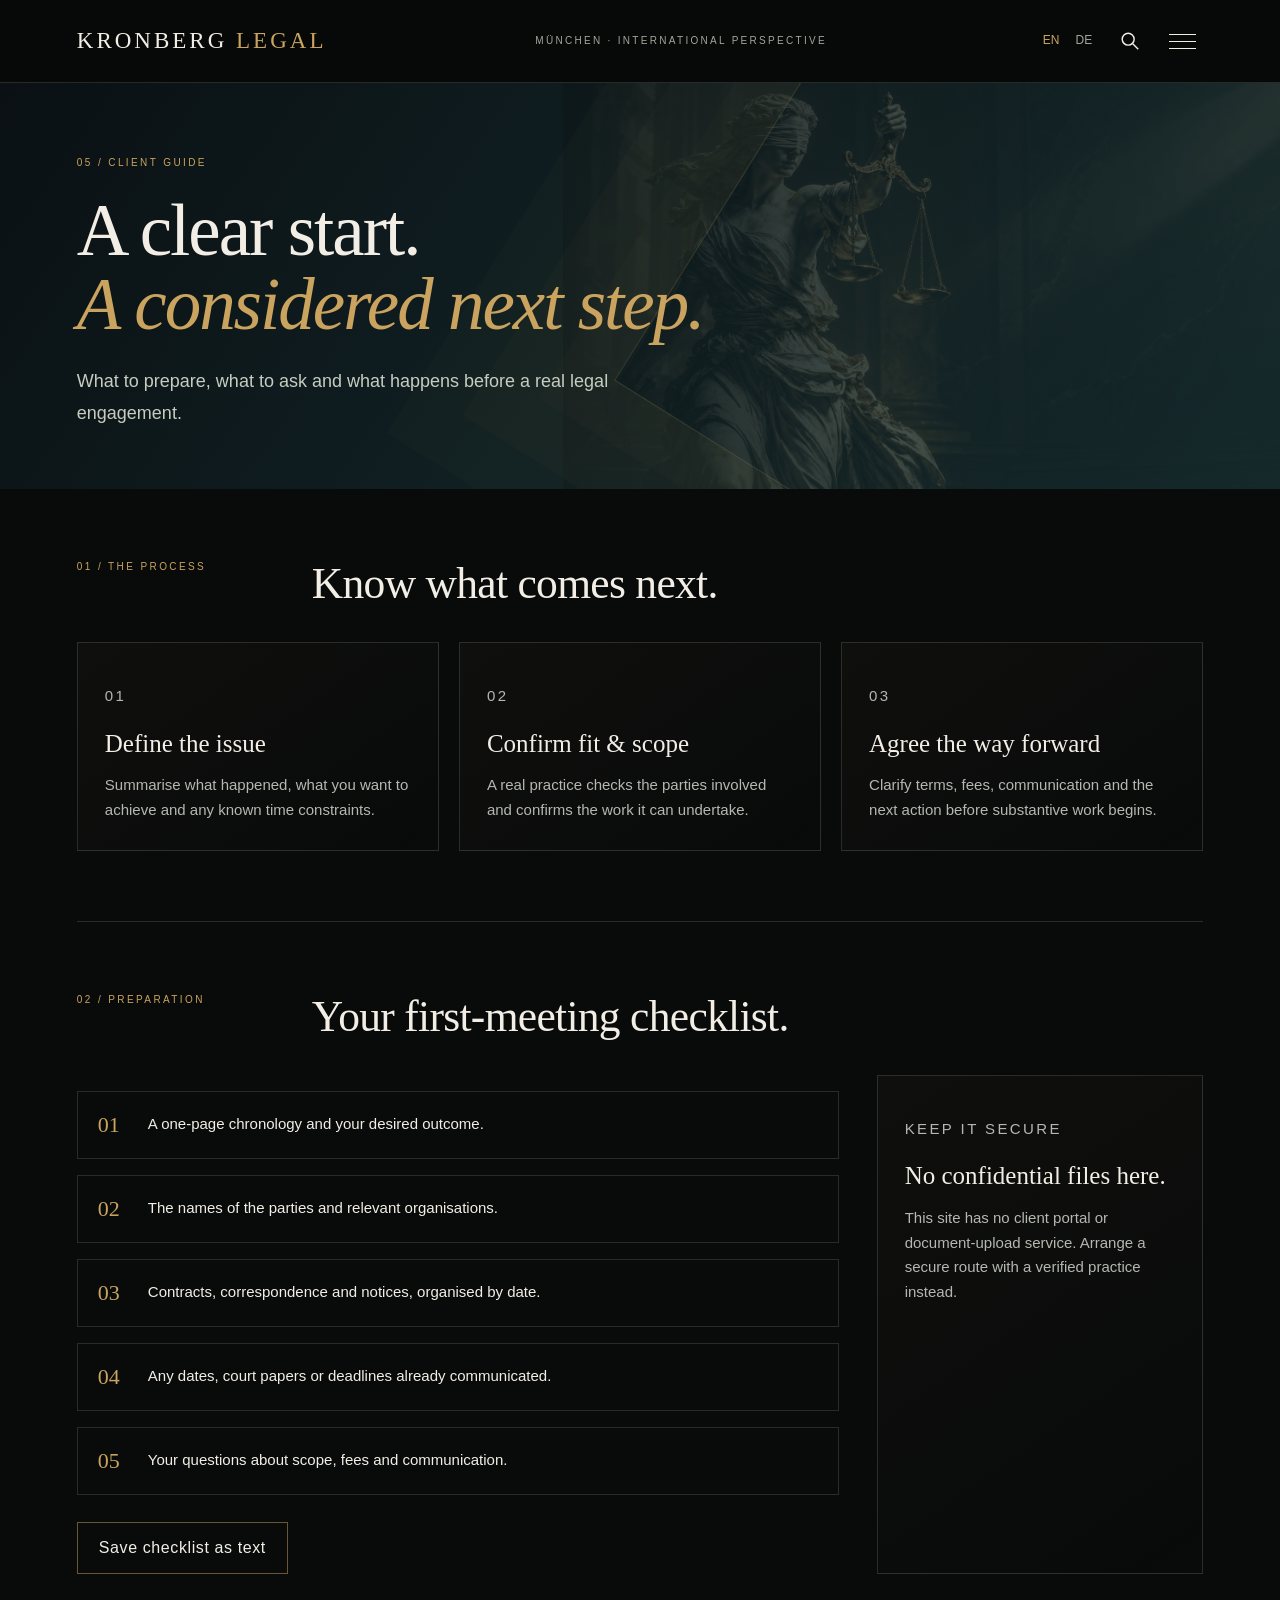
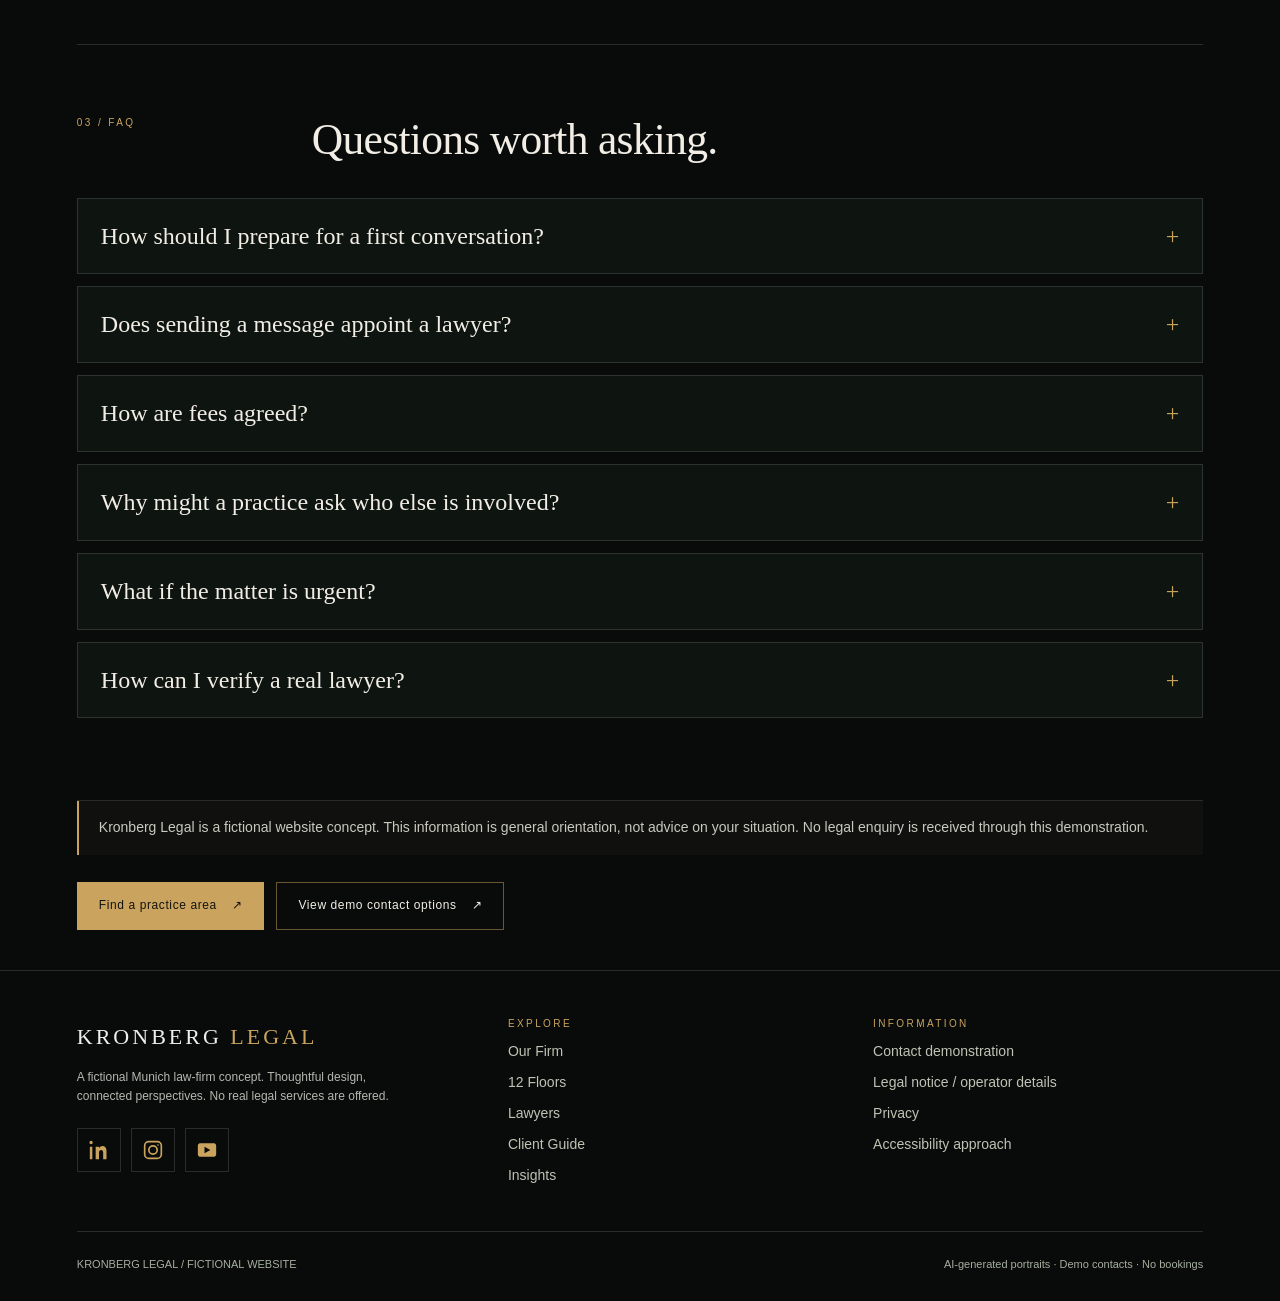
==== client-guide.html @ d5868f58 "Assemble eight-page site and self-hosted AI portraits; preserve approved homepage" ====
<!DOCTYPE html>
<html lang="en">
<head>
<meta charset="UTF-8">
<meta name="viewport" content="width=device-width, initial-scale=1">
<meta name="description" content="Preparation checklists and questions for a first legal conversation.">
<meta name="theme-color" content="#090b0b">
<title>Client Guide | Kronberg Legal</title>
<link rel="stylesheet" href="assets/site.css?v=20260923">
<script defer src="assets/site-data.js?v=20260923"></script>
<script defer src="assets/site-content.js?v=20260923"></script>
<script defer src="assets/site.js?v=20260923"></script>
</head>
<body class="kl-site" data-page="client-guide">
<div id="kl-header-host"></div>
<main id="kl-main" tabindex="-1">
  <noscript><section class="kl-shell kl-section"><h1>Client Guide</h1><p>Preparation checklists and questions for a first legal conversation.</p><p>This interactive demonstration requires JavaScript. All profiles are fictional and no legal services are offered.</p><p><a href="index.html">Home</a> · <a href="our-firm.html">Our Firm</a></p></section></noscript>
</main>
<div id="kl-footer-host"></div>
<div id="kl-dialog-host"></div>
</body>
</html>
---- assets/site.css ----
/* New pages are scoped to .kl-site; approved opening-page styles are not overridden. */
.kl-site{--gold:#caa45f;--ink:#090b0b;--paper:#f2eee6;--muted:#b5b8b1;--line:#ffffff22;--tone:var(--gold);margin:0;background:var(--ink);color:var(--paper);font:16px/1.65 Arial,Helvetica,sans-serif;overflow-x:clip;color-scheme:dark}
.kl-site *{box-sizing:border-box}.kl-site h1,.kl-site h2,.kl-site h3,.kl-site p,.kl-site figure{margin:0}.kl-site a{color:inherit;text-decoration:none}.kl-site button,.kl-site input,.kl-site select,.kl-site textarea{font:inherit}.kl-site button{cursor:pointer}.kl-site button:disabled{cursor:default}.kl-site button,.kl-site input,.kl-site select,.kl-site textarea{color:inherit}.kl-site [hidden]{display:none!important}.kl-site :focus-visible{outline:2px solid var(--tone);outline-offset:5px}.kl-site img{max-width:100%;display:block}.kl-site main{min-height:70vh}.kl-site h1{font:normal clamp(46px,5.7vw,86px)/1.02 Georgia,serif;letter-spacing:-2px}.kl-site h2{font:normal clamp(31px,3.4vw,48px)/1.12 Georgia,serif;letter-spacing:-.7px}.kl-site h3{font:normal 25px/1.22 Georgia,serif}.kl-site em{color:var(--tone);font-weight:normal}.kl-shell{width:min(1280px,88%);margin-inline:auto}.kl-kicker{font-size:10px;letter-spacing:2.4px;color:var(--tone);text-transform:uppercase;line-height:1.65}.kl-muted{color:var(--muted)}.kl-fine{font-size:12px;color:var(--muted);line-height:1.6}.kl-note{border-left:2px solid var(--tone);padding:15px 20px;background:#caa45f0a;color:#c9c9c0;font-size:14px;line-height:1.65}.kl-inline{color:var(--gold)!important;text-decoration:underline!important;text-underline-offset:5px}.kl-btn{display:inline-flex;justify-content:center;align-items:center;gap:15px;min-height:48px;padding:12px 21px;border:1px solid #caa45f80;background:none;color:var(--paper);font-size:12px;text-align:center;letter-spacing:.6px;transition:background .25s,transform .25s}.kl-btn:hover{background:#caa45f17;transform:translateY(-2px)}.kl-btn.kl-solid{background:var(--gold);color:#15130f;border-color:var(--gold)}.kl-actions{display:flex;flex-wrap:wrap;gap:12px;margin-top:27px}.kl-header{position:sticky;top:0;z-index:1000;min-height:82px;background:#080a09f5;border-bottom:1px solid var(--line);backdrop-filter:blur(16px)}.kl-header-inner{min-height:82px;display:flex;justify-content:space-between;align-items:center;gap:25px}.kl-brand{font:23px Georgia,serif;letter-spacing:3px;white-space:nowrap}.kl-brand span{color:var(--gold)}.kl-header-note{font-size:10px;letter-spacing:2.3px;color:#a3a69d}.kl-tools{display:flex;align-items:center;gap:10px}.kl-lang{display:flex;gap:2px}.kl-lang button{border:0;background:transparent;padding:12px 7px;font-size:12px;color:#a1a69b}.kl-lang button[aria-pressed=true]{color:var(--gold)}.kl-icon{border:0;background:none;display:grid;place-items:center;width:42px;height:44px}.kl-icon svg{width:22px;height:22px;fill:none;stroke:currentColor;stroke-width:1.6}.kl-burger{width:27px;display:grid;gap:6px}.kl-burger i{display:block;height:1px;background:currentColor}.kl-drawer{position:fixed;top:82px;right:4%;width:340px;max-width:92%;max-height:calc(100dvh - 100px);overflow:auto;padding:26px;background:#111510;border:1px solid #caa45f65;z-index:1001;box-shadow:0 25px 70px #0009}.kl-drawer a{display:flex;justify-content:space-between;padding:14px 2px;border-bottom:1px solid var(--line);font:22px Georgia,serif}.kl-drawer a:hover,.kl-drawer a[aria-current=page]{color:var(--gold)}.kl-skip{position:fixed;left:16px;top:-90px;padding:12px;background:var(--gold);color:#111!important;z-index:2000}.kl-skip:focus{top:12px}
/* Distinct architectural backgrounds: no externally hosted images or fonts. */
.kl-page-hero{position:relative;isolation:isolate;overflow:hidden;min-height:390px;padding:72px 0 60px;background:radial-gradient(ellipse at 85% 90%,#51402a50,transparent 55%),linear-gradient(125deg,#0a0c0d,#111912)}
.kl-page-hero::before{content:'';position:absolute;z-index:-2;inset:0 0 0 44%;background:linear-gradient(90deg,#0a0c0d,transparent 45%),url('../blindfolded_justice_in_golden_shadows.png') center 20%/cover;opacity:.2}
.kl-page-hero::after{content:'';position:absolute;z-index:-1;width:70%;height:180%;top:-35%;right:-28%;border:1px solid #caa45f35;transform:rotate(32deg);box-shadow:0 0 0 55px #caa45f05,0 0 0 110px #caa45f06,0 0 0 165px #caa45f04;pointer-events:none}
.kl-page-hero h1{max-width:830px;margin-top:22px}.kl-page-hero .kl-lead{max-width:640px;margin-top:24px;color:#c7ccc0;font-size:18px;line-height:1.75}.kl-site[data-page=lawyers] .kl-page-hero{background:radial-gradient(ellipse at right,#35291e,#0c0e0d 70%)}.kl-site[data-page=client-guide] .kl-page-hero{background:linear-gradient(125deg,#0a1013,#173033)}.kl-site[data-page=insights] .kl-page-hero{background:linear-gradient(125deg,#101014,#2c2037)}.kl-site[data-page=legal] .kl-page-hero{background:linear-gradient(125deg,#101412,#233324)}.kl-site[data-page=contact] .kl-page-hero{background:linear-gradient(125deg,#130f0b,#402921)}.kl-breadcrumb{font-size:12px;color:#b0b6a9;display:flex;flex-wrap:wrap;gap:12px;margin-bottom:32px}.kl-breadcrumb a{color:var(--gold)}.kl-section{padding-block:70px;border-bottom:1px solid var(--line);scroll-margin-top:100px}.kl-section-head{display:grid;grid-template-columns:200px 1fr;gap:35px;margin-bottom:34px}.kl-section-head p{max-width:720px;color:var(--muted);margin-top:20px}.kl-grid{display:grid;grid-template-columns:repeat(3,minmax(0,1fr));gap:20px}.kl-grid.two{grid-template-columns:repeat(2,minmax(0,1fr))}.kl-grid>*{min-width:0}.kl-card{border:1px solid var(--line);padding:27px;background:linear-gradient(145deg,#caa45f09,transparent);min-width:0}.kl-card .kl-kicker{margin-bottom:20px}.kl-card p{margin-top:14px;color:var(--muted);font-size:15px}.kl-card .kl-actions{margin-top:21px}.kl-card-link{display:flex;flex-direction:column;transition:transform .3s,border-color .3s}.kl-card-link:hover{border-color:var(--gold);transform:translateY(-5px)}.kl-card-link .kl-inline{margin-top:26px;font-size:13px}.kl-rule-list{padding:0;margin:20px 0 0;list-style:none}.kl-rule-list li{padding:13px 0;border-top:1px solid var(--line);display:flex;gap:14px}.kl-rule-list li::before{content:'\2197';color:var(--tone)}.kl-stack{display:grid;gap:22px}.kl-stack>p{color:var(--muted)}.kl-wide-note{margin:28px 0 0}.kl-split{display:grid;grid-template-columns:minmax(0,1.4fr) minmax(260px,.6fr);gap:38px}.kl-split>*{min-width:0}.kl-detail-nav{display:flex;gap:10px;flex-wrap:wrap;margin-top:25px}.kl-chip{padding:8px 13px;border:1px solid var(--line);font-size:12px;background:#ffffff04}.kl-chip:hover{border-color:var(--tone)}
/* The twelve-floor interaction. */
.kl-tower-intro{display:grid;grid-template-columns:minmax(0,1.35fr) minmax(260px,.65fr);gap:65px;align-items:center}.kl-tower{perspective:1000px;position:relative;padding:20px 25px;border-bottom:1px solid #caa45f66;background:linear-gradient(180deg,transparent,#caa45f0a)}.kl-tower::before{content:'KRONBERG / 12';position:absolute;right:25px;top:-10px;font-size:9px;letter-spacing:3px;color:var(--gold)}.kl-tower-bar{width:100%;height:22px;border:1px solid #d6c6a02b;display:flex;justify-content:space-between;align-items:center;padding:0 16px;margin:4px 0;background:#0e130f;transform:rotateY(-16deg);color:#afbaa8;font-size:9px;transition:transform .35s,border-color .35s,background .35s}.kl-tower-bar:hover,.kl-tower-bar:focus-visible,.kl-tower-bar.active{border-color:var(--tone);color:var(--tone);background:color-mix(in srgb,var(--tone) 12%,#09100e);transform:rotateY(0deg) translateX(-9px)}.kl-filter-row{display:flex;gap:20px;align-items:center;justify-content:space-between;margin-bottom:26px}.kl-field{display:grid;gap:8px;font-size:13px}.kl-field input,.kl-field select,.kl-field textarea,.kl-search-box{width:100%;min-height:48px;border:1px solid #ffffff38;background:#10140f;border-radius:0;padding:12px;color:var(--paper);font-size:16px}.kl-field textarea{min-height:135px;resize:vertical}.kl-filter-row .kl-field{width:min(380px,100%)}.kl-floor-grid{display:grid;grid-template-columns:repeat(3,minmax(0,1fr));gap:18px;align-items:start}.kl-floor-card{background:#0f1411;border:1px solid var(--line);transition:border-color .35s,background .35s,box-shadow .35s;overflow:visible}.kl-floor-select{background:none;border:0;text-align:left;width:100%;min-height:168px;padding:24px;position:relative;display:grid;align-content:space-between;gap:22px}.kl-floor-select::after{content:'+';position:absolute;right:22px;top:26px;font-size:22px;color:#82917f}.kl-floor-num{font:normal 40px/1 Georgia,serif;color:#b0ab99;transition:color .35s}.kl-floor-name{font:normal 24px/1.18 Georgia,serif;max-width:92%}.kl-floor-card:hover,.kl-floor-card:focus-within,.kl-floor-card.active{border-color:var(--tone);box-shadow:0 12px 40px #0005;background:color-mix(in srgb,var(--tone) 8%,#0c100d)}.kl-floor-card:hover .kl-floor-num,.kl-floor-card:focus-within .kl-floor-num,.kl-floor-card.active .kl-floor-num{color:var(--tone)}.kl-floor-card.active .kl-floor-select::after{content:'\2212';color:var(--tone)}.kl-floor-preview{display:grid;grid-template-rows:0fr;opacity:0;transition:grid-template-rows .45s,opacity .45s}.kl-floor-card.active .kl-floor-preview{grid-template-rows:1fr;opacity:1}.kl-floor-preview>div{overflow:hidden}.kl-preview-inside{padding:0 24px 24px}.kl-preview-inside p{font-size:14px;color:var(--muted);margin-bottom:16px}.kl-preview-inside .kl-btn{width:100%;border-color:var(--tone)}.kl-floor-detail .kl-page-hero{background:radial-gradient(ellipse at right,color-mix(in srgb,var(--tone) 25%,#090b0b),#0a0d0c 75%)}.kl-detail-hero-grid{display:grid;grid-template-columns:minmax(0,1.5fr) minmax(220px,.5fr);gap:35px;align-items:center}.kl-floor-emblem{aspect-ratio:1;max-width:280px;border:1px solid color-mix(in srgb,var(--tone) 65%,transparent);display:grid;place-content:center;text-align:center;transform:rotate(7deg);background:linear-gradient(135deg,#ffffff08,#ffffff01);box-shadow:18px 18px 0 #ffffff04}.kl-floor-emblem strong{font:normal clamp(85px,12vw,155px)/1 Georgia,serif;color:var(--tone);transform:rotate(-7deg)}.kl-floor-emblem span{font-size:10px;letter-spacing:3px;color:var(--tone);transform:rotate(-7deg)}.kl-contact-card{align-self:start;border:1px solid var(--line);background:#10150f}.kl-contact-card .kl-card{border:0}.kl-contact-card p{word-break:break-word}.kl-numbered{counter-reset:steps;padding:0;list-style:none;display:grid;gap:16px}.kl-numbered li{counter-increment:steps;display:grid;grid-template-columns:35px 1fr;gap:15px;padding:20px;border:1px solid var(--line);font-size:15px}.kl-numbered li::before{content:counter(steps,decimal-leading-zero);color:var(--tone);font:22px Georgia,serif}
/* Fictional AI portrait system: one locally hosted collage, six consistent crops. */
.kl-portrait{aspect-ratio:1;background-image:url('portraits.webp');background-size:300% 200%;background-repeat:no-repeat;background-position:var(--portrait-x,0%) var(--portrait-y,0%);background-color:#28271e;position:relative}.kl-portrait::after{content:'';position:absolute;inset:65% 0 0;background:linear-gradient(transparent,#080c0b66)}.kl-portrait-label{position:absolute;bottom:12px;left:14px;z-index:1;font-size:9px;letter-spacing:1px;background:#090d0bcf;padding:5px 8px;color:#dfd3b8}.kl-person{background:#10150f;border:1px solid var(--line);transition:transform .3s,border-color .3s}.kl-person:hover{transform:translateY(-5px);border-color:#caa45f70}.kl-person-body{padding:25px}.kl-person-body h3{margin:9px 0}.kl-person-body p{color:var(--muted);font-size:14px}.kl-person .kl-actions{margin-top:18px}.kl-person .kl-btn{min-height:42px;padding:10px 14px}.kl-person-detail{display:grid;grid-template-columns:290px minmax(0,1fr);gap:35px}.kl-person-detail .kl-portrait{align-self:start}.kl-person-detail p{margin:18px 0;color:var(--muted)}
.kl-faq{border:1px solid var(--line);background:#0e1410;margin-bottom:12px}.kl-faq summary{padding:23px;cursor:pointer;font:24px/1.2 Georgia,serif;list-style:none;display:flex;justify-content:space-between;gap:20px}.kl-faq summary::-webkit-details-marker{display:none}.kl-faq summary::after{content:'+';color:var(--tone)}.kl-faq[open] summary::after{content:'\2212'}.kl-faq .kl-answer{padding:0 23px 25px;color:var(--muted)}.kl-answer p+p{margin-top:14px}.kl-source{font-size:12px;display:inline-block;margin-top:16px;color:var(--gold)!important;text-decoration:underline!important;text-underline-offset:4px}.kl-article{max-width:820px}.kl-article>p{color:var(--muted);margin:22px 0}.kl-article h2{margin-top:34px}.kl-legal-grid{display:grid;grid-template-columns:230px minmax(0,1fr);gap:50px}.kl-legal-nav{align-self:start;position:sticky;top:110px;display:grid;gap:8px}.kl-legal-nav a{font-size:14px;border-bottom:1px solid var(--line);padding:12px 0}.kl-legal-block{scroll-margin-top:105px;padding:0 0 46px;margin-bottom:35px;border-bottom:1px solid var(--line)}.kl-legal-block p{color:var(--muted);margin:19px 0}.kl-definition{display:grid;grid-template-columns:1fr 1.4fr;gap:15px;border-top:1px solid var(--line);padding:15px 0;font-size:14px}.kl-definition span{color:var(--muted)}.kl-form{padding:30px;border:1px solid var(--line);background:#11160f}.kl-form .kl-field{margin:18px 0}.kl-form .kl-note{font-size:13px}.kl-form-result{padding:25px;border:1px solid var(--gold);margin-top:25px;background:#1b2116}.kl-form-result:empty{display:none}.kl-form-result p{margin-top:10px}.kl-contact-list{margin:25px 0;display:grid;gap:20px}.kl-contact-list dt{font-size:10px;color:var(--gold);letter-spacing:2px;margin-bottom:6px;text-transform:uppercase}.kl-contact-list dd{margin:0;font-size:16px;color:#c7cabf}.kl-location-art{padding:30px;border:1px solid var(--line);min-height:170px;display:flex;flex-direction:column;justify-content:end;background:linear-gradient(25deg,#09100ee8,#1f312399),url('../blindfolded_justice_in_golden_shadows.png') center/cover}.kl-location-art strong{font:36px Georgia,serif}.kl-socials{display:flex;flex-wrap:wrap;gap:10px;margin-top:22px}.kl-socials button{background:none;border:1px solid var(--line);width:44px;height:44px;display:grid;place-items:center;color:var(--gold)}.kl-socials svg{width:20px;height:20px;fill:currentColor}.kl-socials button:hover{border-color:var(--gold)}.kl-footer{background:#080b09;border-top:1px solid var(--line);padding:45px 0 28px}.kl-footer-top{display:grid;grid-template-columns:1.2fr 1fr 1fr;gap:35px}.kl-footer a{display:block;color:#bdc4b5;font-size:14px;margin:8px 0}.kl-footer .kl-brand{font-size:22px;color:#eee}.kl-footer .kl-fine{max-width:340px;margin-top:18px}.kl-footer-bottom{display:flex;justify-content:space-between;gap:20px;flex-wrap:wrap;border-top:1px solid var(--line);padding-top:23px;margin-top:35px;font-size:11px;color:#a6afa1}.kl-dialog{background:#111710;color:var(--paper);border:1px solid #caa45f88;padding:30px;width:min(760px,calc(100% - 28px));max-height:calc(100dvh - 40px);margin:auto;overflow:auto;box-shadow:0 30px 90px #000b}.kl-dialog::backdrop{background:#000b;backdrop-filter:blur(4px)}.kl-dialog h2{font:36px Georgia,serif;margin:0 0 20px}.kl-dialog form[method=dialog]{margin-top:25px}.kl-dialog p{line-height:1.7}.kl-search-results{display:grid;gap:8px;margin-top:18px;max-height:50vh;overflow:auto}.kl-search-results a{padding:13px;border:1px solid var(--line);font-size:15px}.kl-search-results a:hover{border-color:var(--gold)}.kl-enter{animation:kl-enter .5s cubic-bezier(.2,.7,.2,1) both}@keyframes kl-enter{from{opacity:0;transform:translateY(15px)}to{opacity:1;transform:translateY(0)}}::view-transition-old(root){animation-duration:.2s}::view-transition-new(root){animation-duration:.4s}
/* Scoped links appended to the existing approved pages. */
.kl-global-links{font:14px/1.6 Arial,sans-serif;color:#e9e6df;border-top:1px solid #caa45f40;padding:34px 7%;background:#0b100d;display:flex;gap:20px;flex-wrap:wrap;align-items:center}.kl-global-links a{color:#d0b87d;text-decoration:none;padding:8px 0}.kl-global-links strong{font:24px Georgia,serif;margin-right:auto}.kl-global-links small{width:100%;color:#a6a99d;font-size:11px}
@media(min-width:1100px){.kl-floor-card.active{grid-column:span 2}.kl-floor-card.active .kl-preview-inside{display:grid;grid-template-columns:1fr auto;gap:25px;align-items:center}.kl-floor-card.active .kl-preview-inside .kl-btn{width:auto}.kl-floor-card.active .kl-floor-select{min-height:180px}}
@media(max-width:1050px){.kl-header-note{display:none}.kl-tower-intro{gap:30px;grid-template-columns:1.4fr .6fr}.kl-tower{padding-inline:10px}.kl-floor-grid{grid-template-columns:repeat(2,minmax(0,1fr))}.kl-section-head{grid-template-columns:160px 1fr;gap:22px}.kl-grid{grid-template-columns:repeat(2,minmax(0,1fr))}.kl-legal-grid{grid-template-columns:180px 1fr;gap:28px}}
@media(max-width:700px){.kl-shell{width:calc(100% - 36px)}.kl-header,.kl-header-inner{min-height:70px}.kl-header-inner{gap:8px}.kl-brand{font-size:16px;letter-spacing:1.2px}.kl-tools{gap:1px}.kl-icon{width:35px}.kl-lang button{padding:12px 5px;font-size:11px}.kl-drawer{top:70px;right:10px}.kl-site h1{font-size:clamp(39px,11vw,55px);letter-spacing:-1px}.kl-page-hero{padding:38px 0 35px;min-height:0}.kl-page-hero::before{inset:0 0 0 20%;opacity:.13}.kl-page-hero .kl-lead{font-size:17px;line-height:1.7}.kl-section{padding-block:40px;scroll-margin-top:85px}.kl-section-head{grid-template-columns:1fr;gap:12px;margin-bottom:25px}.kl-tower-intro{grid-template-columns:1fr;gap:35px}.kl-tower{width:min(330px,100%);margin-inline:auto;padding:10px 20px}.kl-tower-bar{height:19px;margin-block:3px}.kl-tower::before{top:-13px}.kl-filter-row{display:block}.kl-filter-row .kl-field{width:100%;margin-bottom:15px}.kl-grid,.kl-grid.two,.kl-split,.kl-legal-grid{grid-template-columns:1fr}.kl-floor-grid{gap:12px}.kl-floor-select{min-height:152px;padding:17px;gap:22px}.kl-floor-num{font-size:32px}.kl-floor-name{font-size:19px}.kl-floor-select::after{right:15px;top:15px}.kl-preview-inside{padding:0 16px 19px}.kl-preview-inside p{font-size:13px}.kl-preview-inside .kl-btn{font-size:11px;padding:10px;letter-spacing:0}.kl-floor-card.active{grid-column:1/-1}.kl-floor-card.active .kl-floor-select{min-height:130px}.kl-detail-hero-grid{grid-template-columns:1fr}.kl-floor-emblem{position:absolute;right:20px;top:30px;width:115px;opacity:.15;z-index:-1}.kl-floor-emblem strong{font-size:60px}.kl-person-detail{grid-template-columns:1fr}.kl-person-detail .kl-portrait{width:min(290px,100%)}.kl-contact-card{max-width:440px}.kl-person-body{padding:22px}.kl-portrait{aspect-ratio:1}.kl-footer-top{grid-template-columns:1fr 1fr}.kl-footer-top>div:first-child{grid-column:1/-1}.kl-legal-nav{position:static;display:flex;flex-wrap:wrap;gap:12px}.kl-legal-nav a{font-size:12px;padding:6px 0}.kl-definition{grid-template-columns:1fr;gap:4px}.kl-dialog{padding:24px}.kl-dialog h2{font-size:30px}.kl-form{padding:22px}.kl-faq summary{font-size:23px}.kl-breadcrumb{margin-bottom:23px}.kl-card{padding:23px}.kl-btn{min-height:48px}.kl-global-links{padding:26px 18px;gap:15px}.kl-global-links strong{width:100%}}
@media(max-width:350px){.kl-brand{font-size:13px}.kl-icon{width:30px}.kl-header-inner{gap:2px}.kl-floor-grid{grid-template-columns:1fr}.kl-floor-card.active{grid-column:auto}.kl-footer-top{grid-template-columns:1fr}.kl-footer-top>div:first-child{grid-column:auto}}
@media(prefers-reduced-motion:reduce){.kl-site *, .kl-site *::before,.kl-site *::after{animation:none!important;transition:none!important;scroll-behavior:auto!important}::view-transition-old(root),::view-transition-new(root){animation:none!important}}
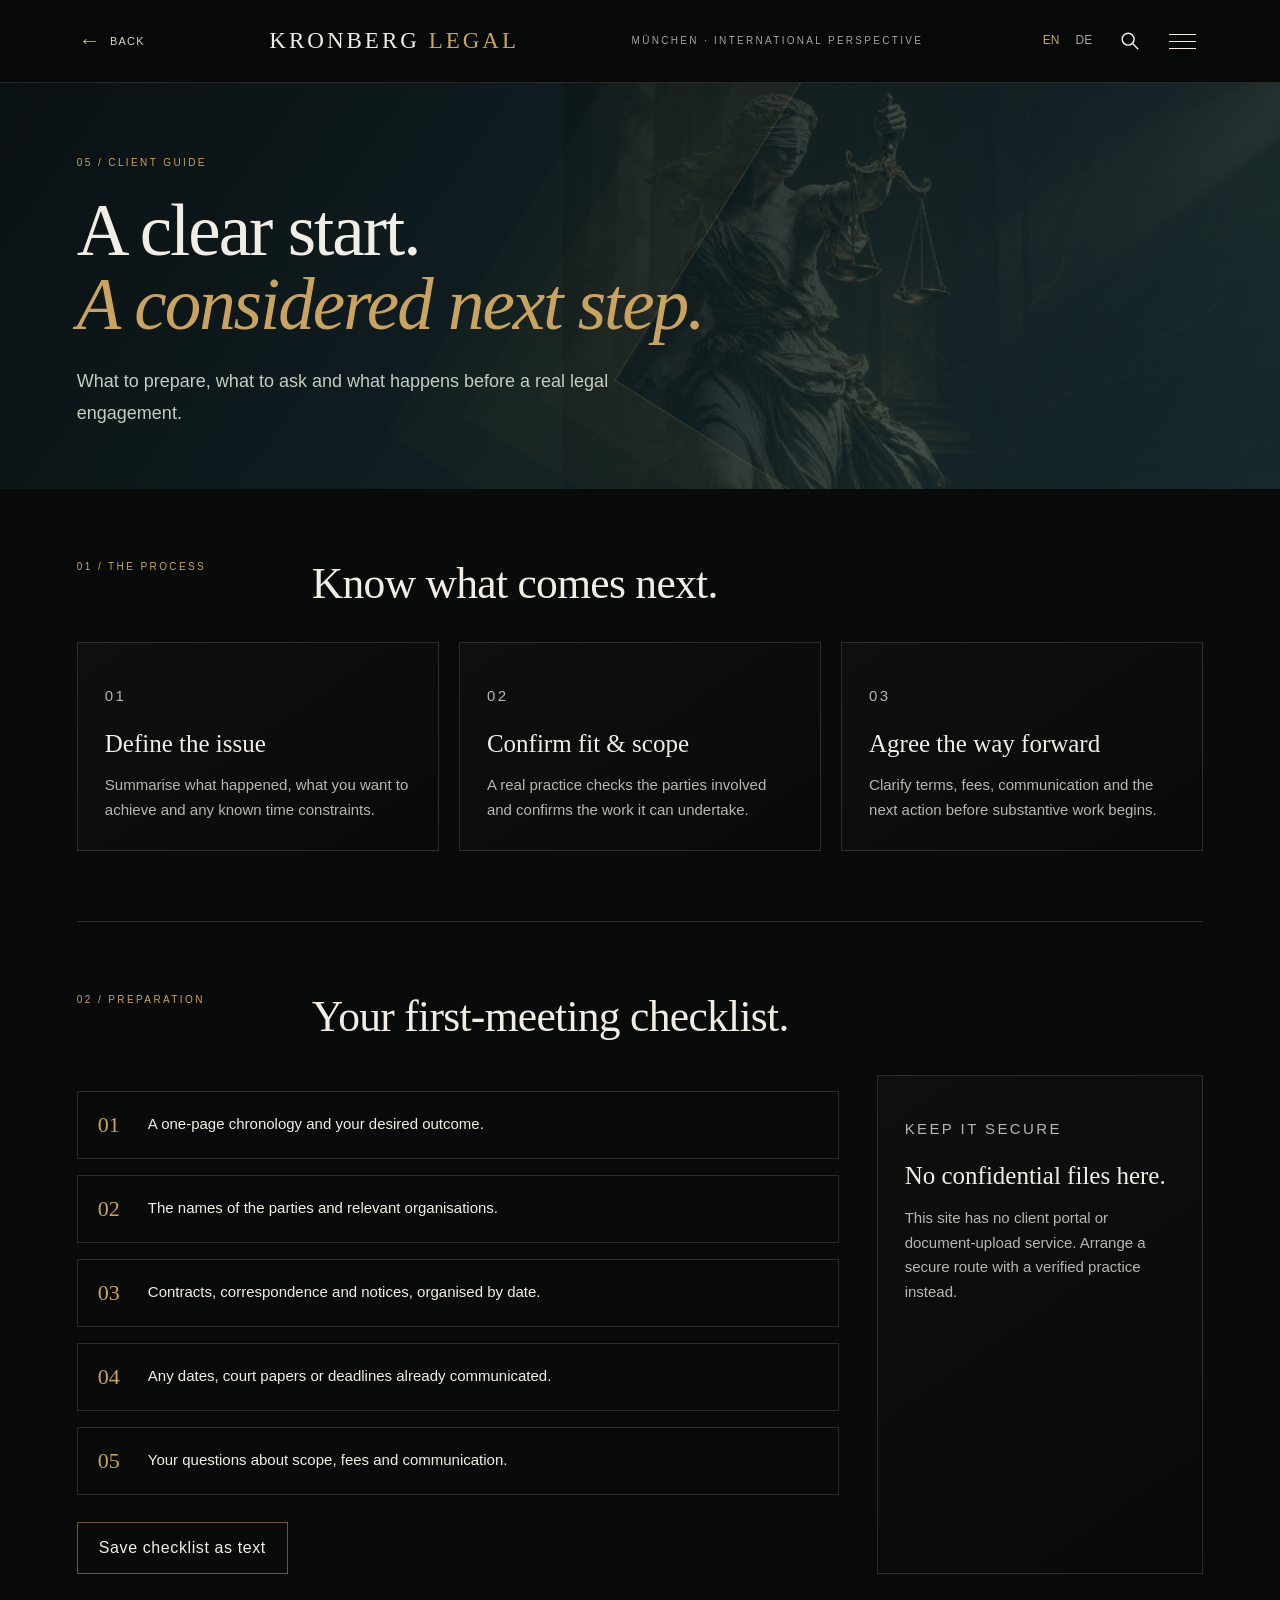
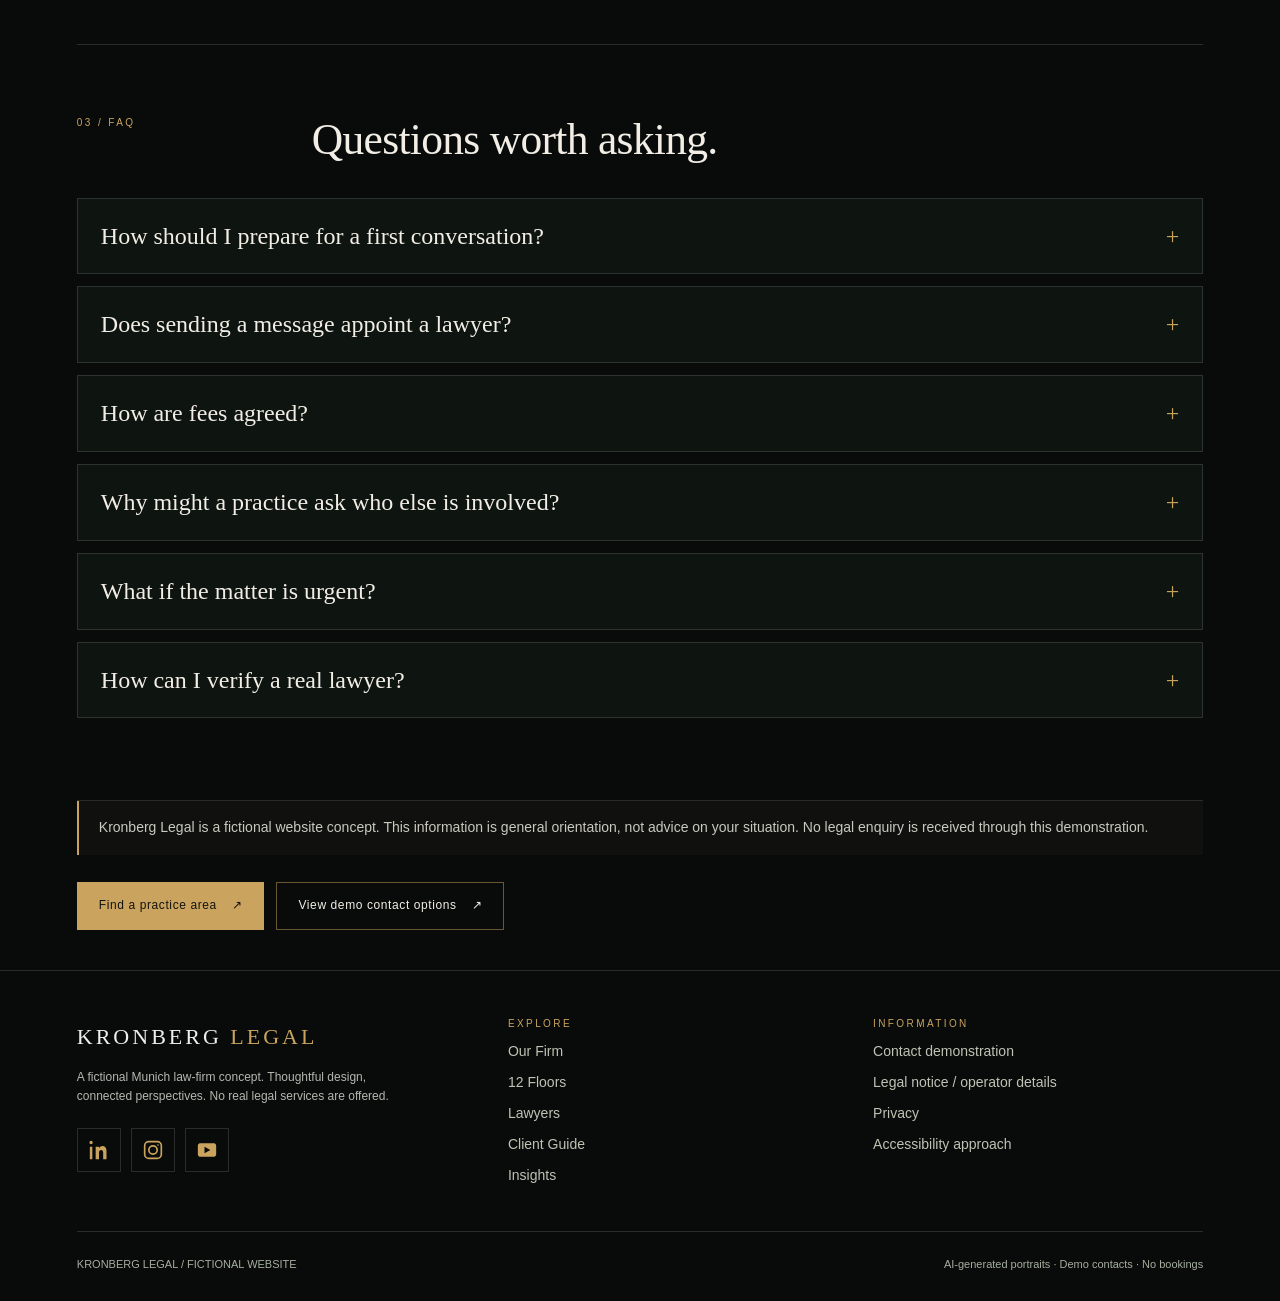
==== commit 920611f3: "Refresh contact and back-navigation assets" ====
--- a/client-guide.html
+++ b/client-guide.html
@@ -6,10 +6,10 @@
 <meta name="description" content="Preparation checklists and questions for a first legal conversation.">
 <meta name="theme-color" content="#090b0b">
 <title>Client Guide | Kronberg Legal</title>
-<link rel="stylesheet" href="assets/site.css?v=20260923">
+<link rel="stylesheet" href="assets/site.css?v=20260923d">
 <script defer src="assets/site-data.js?v=20260923"></script>
-<script defer src="assets/site-content.js?v=20260923"></script>
-<script defer src="assets/site.js?v=20260923"></script>
+<script defer src="assets/site-content.js?v=20260923d"></script>
+<script defer src="assets/site.js?v=20260923d"></script>
 </head>
 <body class="kl-site" data-page="client-guide">
 <div id="kl-header-host"></div>
--- a/assets/site.css
+++ b/assets/site.css
@@ -18,3 +18,369 @@
 @media(max-width:700px){.kl-shell{width:calc(100% - 36px)}.kl-header,.kl-header-inner{min-height:70px}.kl-header-inner{gap:8px}.kl-brand{font-size:16px;letter-spacing:1.2px}.kl-tools{gap:1px}.kl-icon{width:35px}.kl-lang button{padding:12px 5px;font-size:11px}.kl-drawer{top:70px;right:10px}.kl-site h1{font-size:clamp(39px,11vw,55px);letter-spacing:-1px}.kl-page-hero{padding:38px 0 35px;min-height:0}.kl-page-hero::before{inset:0 0 0 20%;opacity:.13}.kl-page-hero .kl-lead{font-size:17px;line-height:1.7}.kl-section{padding-block:40px;scroll-margin-top:85px}.kl-section-head{grid-template-columns:1fr;gap:12px;margin-bottom:25px}.kl-tower-intro{grid-template-columns:1fr;gap:35px}.kl-tower{width:min(330px,100%);margin-inline:auto;padding:10px 20px}.kl-tower-bar{height:19px;margin-block:3px}.kl-tower::before{top:-13px}.kl-filter-row{display:block}.kl-filter-row .kl-field{width:100%;margin-bottom:15px}.kl-grid,.kl-grid.two,.kl-split,.kl-legal-grid{grid-template-columns:1fr}.kl-floor-grid{gap:12px}.kl-floor-select{min-height:152px;padding:17px;gap:22px}.kl-floor-num{font-size:32px}.kl-floor-name{font-size:19px}.kl-floor-select::after{right:15px;top:15px}.kl-preview-inside{padding:0 16px 19px}.kl-preview-inside p{font-size:13px}.kl-preview-inside .kl-btn{font-size:11px;padding:10px;letter-spacing:0}.kl-floor-card.active{grid-column:1/-1}.kl-floor-card.active .kl-floor-select{min-height:130px}.kl-detail-hero-grid{grid-template-columns:1fr}.kl-floor-emblem{position:absolute;right:20px;top:30px;width:115px;opacity:.15;z-index:-1}.kl-floor-emblem strong{font-size:60px}.kl-person-detail{grid-template-columns:1fr}.kl-person-detail .kl-portrait{width:min(290px,100%)}.kl-contact-card{max-width:440px}.kl-person-body{padding:22px}.kl-portrait{aspect-ratio:1}.kl-footer-top{grid-template-columns:1fr 1fr}.kl-footer-top>div:first-child{grid-column:1/-1}.kl-legal-nav{position:static;display:flex;flex-wrap:wrap;gap:12px}.kl-legal-nav a{font-size:12px;padding:6px 0}.kl-definition{grid-template-columns:1fr;gap:4px}.kl-dialog{padding:24px}.kl-dialog h2{font-size:30px}.kl-form{padding:22px}.kl-faq summary{font-size:23px}.kl-breadcrumb{margin-bottom:23px}.kl-card{padding:23px}.kl-btn{min-height:48px}.kl-global-links{padding:26px 18px;gap:15px}.kl-global-links strong{width:100%}}
 @media(max-width:350px){.kl-brand{font-size:13px}.kl-icon{width:30px}.kl-header-inner{gap:2px}.kl-floor-grid{grid-template-columns:1fr}.kl-floor-card.active{grid-column:auto}.kl-footer-top{grid-template-columns:1fr}.kl-footer-top>div:first-child{grid-column:auto}}
 @media(prefers-reduced-motion:reduce){.kl-site *, .kl-site *::before,.kl-site *::after{animation:none!important;transition:none!important;scroll-behavior:auto!important}::view-transition-old(root),::view-transition-new(root){animation:none!important}}
+
+/* Header isolation for the standalone approved Our Firm page. */
+.kl-site .kl-header{display:block;height:auto;width:100%;padding:0}
+
+/* Long German words and example addresses stay inside narrow screens. */
+.kl-site h1,.kl-site h2,.kl-site h3,.kl-site .kl-floor-name,.kl-site dd,.kl-site .kl-form-result{overflow-wrap:anywhere;hyphens:auto}
+
+
+/* =========================================================
+   FLOOR IMAGE CARDS — 12 matching AI-created backgrounds
+   Preserve upper-left crop; expanded state reveals more scene.
+========================================================= */
+.kl-site[data-page="floors"] .kl-floor-card{
+  position:relative;
+  overflow:hidden;
+  isolation:isolate;
+  background:#080b09;
+}
+.kl-site[data-page="floors"] .kl-floor-select{
+  position:relative;
+  isolation:isolate;
+  overflow:hidden;
+  min-height:190px;
+  background:#080b09;
+  transition:min-height .55s cubic-bezier(.2,.75,.2,1);
+}
+.kl-site[data-page="floors"] .kl-floor-select::before{
+  content:"";
+  position:absolute;
+  inset:-6%;
+  z-index:-2;
+  background-image:
+    linear-gradient(90deg,rgba(5,7,6,.96) 0%,rgba(5,7,6,.87) 28%,rgba(5,7,6,.55) 50%,rgba(5,7,6,.19) 75%,rgba(5,7,6,.30) 100%),
+    var(--floor-image);
+  background-repeat:no-repeat;
+  background-position:center,top left;
+  background-size:100% 100%,cover;
+  transform:scale(1.08);
+  transform-origin:top left;
+  filter:saturate(.93) brightness(.84) contrast(1.03);
+  transition:transform .62s cubic-bezier(.2,.75,.2,1),filter .42s ease;
+}
+.kl-site[data-page="floors"] .kl-floor-select::after{
+  z-index:4;
+  text-shadow:0 2px 16px #000;
+}
+.kl-site[data-page="floors"] .kl-floor-select > *{
+  position:relative;
+  z-index:2;
+}
+.kl-site[data-page="floors"] .kl-floor-num{
+  color:#dfc078;
+  text-shadow:0 3px 22px #000,0 1px 4px #000;
+}
+.kl-site[data-page="floors"] .kl-floor-name{
+  color:#fffaf0;
+  text-shadow:0 3px 22px #000,0 1px 4px #000;
+  max-width:78%;
+}
+.kl-site[data-page="floors"] .kl-floor-card:hover .kl-floor-select::before,
+.kl-site[data-page="floors"] .kl-floor-card:focus-within .kl-floor-select::before{
+  transform:scale(1.035);
+  filter:saturate(1.08) brightness(.92) contrast(1.04);
+}
+.kl-site[data-page="floors"] .kl-floor-card.active .kl-floor-select{
+  min-height:315px;
+}
+.kl-site[data-page="floors"] .kl-floor-card.active .kl-floor-select::before{
+  transform:scale(.965);
+  filter:saturate(1.02) brightness(.90) contrast(1.02);
+}
+.kl-site[data-page="floors"] .kl-floor-card.active .kl-floor-name{
+  font-size:clamp(28px,2.5vw,38px);
+  max-width:62%;
+}
+.kl-site[data-page="floors"] .kl-floor-card.active .kl-floor-num{
+  font-size:48px;
+}
+.kl-site[data-page="floors"] .kl-floor-preview{
+  position:relative;
+  z-index:3;
+  background:linear-gradient(180deg,rgba(5,7,6,.40),rgba(5,7,6,.93) 38%);
+  backdrop-filter:blur(3px);
+}
+.kl-site[data-page="floors"] .kl-preview-inside p{
+  color:#eee8dc;
+  text-shadow:0 2px 12px #000;
+}
+
+/* Each practice gets its own image. */
+.kl-site[data-page="floors"] .kl-floor-card:nth-child(1){--floor-image:url("floor-cards/floor-01.webp")}
+.kl-site[data-page="floors"] .kl-floor-card:nth-child(2){--floor-image:url("floor-cards/floor-02.webp")}
+.kl-site[data-page="floors"] .kl-floor-card:nth-child(3){--floor-image:url("floor-cards/floor-03.webp")}
+.kl-site[data-page="floors"] .kl-floor-card:nth-child(4){--floor-image:url("floor-cards/floor-04.webp")}
+.kl-site[data-page="floors"] .kl-floor-card:nth-child(5){--floor-image:url("floor-cards/floor-05.webp")}
+.kl-site[data-page="floors"] .kl-floor-card:nth-child(6){--floor-image:url("floor-cards/floor-06.webp")}
+.kl-site[data-page="floors"] .kl-floor-card:nth-child(7){--floor-image:url("floor-cards/floor-07.webp")}
+.kl-site[data-page="floors"] .kl-floor-card:nth-child(8){--floor-image:url("floor-cards/floor-08.webp")}
+.kl-site[data-page="floors"] .kl-floor-card:nth-child(9){--floor-image:url("floor-cards/floor-09.webp")}
+.kl-site[data-page="floors"] .kl-floor-card:nth-child(10){--floor-image:url("floor-cards/floor-10.webp")}
+.kl-site[data-page="floors"] .kl-floor-card:nth-child(11){--floor-image:url("floor-cards/floor-11.webp")}
+.kl-site[data-page="floors"] .kl-floor-card:nth-child(12){--floor-image:url("floor-cards/floor-12.webp")}
+
+@media(min-width:1100px){
+  .kl-site[data-page="floors"] .kl-floor-card.active .kl-floor-select{min-height:320px}
+}
+@media(max-width:700px){
+  .kl-site[data-page="floors"] .kl-floor-select{min-height:170px}
+  .kl-site[data-page="floors"] .kl-floor-card.active .kl-floor-select{min-height:245px}
+  .kl-site[data-page="floors"] .kl-floor-card.active .kl-floor-name{font-size:25px;max-width:78%}
+  .kl-site[data-page="floors"] .kl-floor-card.active .kl-floor-num{font-size:38px}
+  .kl-site[data-page="floors"] .kl-floor-select::before{
+    background-image:
+      linear-gradient(90deg,rgba(5,7,6,.96) 0%,rgba(5,7,6,.82) 35%,rgba(5,7,6,.38) 70%,rgba(5,7,6,.30) 100%),
+      var(--floor-image);
+  }
+}
+
+/* =========================================================
+   FLOOR DIRECTORY — FINAL IMAGE TREATMENT
+   Sharp monochrome photography, neutral card chrome.
+   The only strong colour inside a floor card is its gold number.
+   Baked-in labels in source art are cropped/masked by the left veil.
+========================================================= */
+.kl-site[data-page="floors"] .kl-floor-card{
+  position:relative;
+  overflow:hidden;
+  isolation:isolate;
+  border-color:rgba(236,232,222,.22);
+  background:#070908;
+  box-shadow:none;
+}
+.kl-site[data-page="floors"] .kl-floor-card:hover,
+.kl-site[data-page="floors"] .kl-floor-card:focus-within,
+.kl-site[data-page="floors"] .kl-floor-card.active{
+  border-color:rgba(236,232,222,.42);
+  background:#070908;
+  box-shadow:0 16px 46px rgba(0,0,0,.42);
+}
+
+.kl-site[data-page="floors"] .kl-floor-select{
+  position:relative;
+  display:flex;
+  flex-direction:column;
+  justify-content:space-between;
+  min-height:210px;
+  padding:25px 26px;
+  overflow:hidden;
+  isolation:isolate;
+  background:#070908;
+  transition:min-height .5s cubic-bezier(.2,.75,.2,1),padding .5s cubic-bezier(.2,.75,.2,1);
+}
+.kl-site[data-page="floors"] .kl-floor-select::before{
+  content:"";
+  position:absolute;
+  inset:0;
+  z-index:-2;
+  background-image:
+    linear-gradient(90deg,
+      rgba(3,4,4,.98) 0%,
+      rgba(3,4,4,.94) 27%,
+      rgba(3,4,4,.70) 44%,
+      rgba(3,4,4,.30) 62%,
+      rgba(3,4,4,.10) 82%,
+      rgba(3,4,4,.16) 100%),
+    var(--floor-image);
+  background-repeat:no-repeat;
+  background-position:center,100% 42%;
+  background-size:100% 100%,150% auto;
+  filter:grayscale(1) brightness(.80) contrast(1.16);
+  transform:none;
+  transform-origin:top left;
+  transition:background-size .55s cubic-bezier(.2,.75,.2,1),background-position .55s cubic-bezier(.2,.75,.2,1),filter .25s ease;
+}
+.kl-site[data-page="floors"] .kl-floor-card:hover .kl-floor-select::before,
+.kl-site[data-page="floors"] .kl-floor-card:focus-within .kl-floor-select::before{
+  transform:none;
+  background-size:100% 100%,147% auto;
+  filter:grayscale(1) brightness(.87) contrast(1.16);
+}
+.kl-site[data-page="floors"] .kl-floor-select > *{
+  position:relative;
+  z-index:3;
+}
+.kl-site[data-page="floors"] .kl-floor-num,
+.kl-site[data-page="floors"] .kl-floor-card:hover .kl-floor-num,
+.kl-site[data-page="floors"] .kl-floor-card:focus-within .kl-floor-num,
+.kl-site[data-page="floors"] .kl-floor-card.active .kl-floor-num{
+  color:#d8b25f;
+  text-shadow:0 2px 14px rgba(0,0,0,.9);
+}
+.kl-site[data-page="floors"] .kl-floor-name{
+  max-width:78%;
+  color:#f3efe7;
+  text-shadow:0 2px 14px rgba(0,0,0,.92);
+}
+.kl-site[data-page="floors"] .kl-floor-select::after,
+.kl-site[data-page="floors"] .kl-floor-card.active .kl-floor-select::after{
+  z-index:6;
+  color:#f1ece2;
+  text-shadow:0 2px 12px #000;
+}
+
+/* The preview is overlaid on the photograph, so opening a floor
+   does not create a separate empty black strip underneath. */
+.kl-site[data-page="floors"] .kl-floor-preview{
+  position:absolute;
+  left:0;
+  right:0;
+  bottom:0;
+  z-index:5;
+  display:block;
+  max-height:0;
+  opacity:0;
+  overflow:hidden;
+  pointer-events:none;
+  background:linear-gradient(180deg,rgba(4,5,5,0) 0%,rgba(4,5,5,.84) 28%,rgba(4,5,5,.97) 68%,#040505 100%);
+  backdrop-filter:none;
+  transition:max-height .45s cubic-bezier(.2,.75,.2,1),opacity .3s ease;
+}
+.kl-site[data-page="floors"] .kl-floor-preview>div{
+  overflow:visible;
+}
+.kl-site[data-page="floors"] .kl-floor-card.active .kl-floor-preview{
+  grid-template-rows:none;
+  max-height:165px;
+  opacity:1;
+  pointer-events:auto;
+}
+.kl-site[data-page="floors"] .kl-preview-inside{
+  padding:48px 26px 23px;
+}
+.kl-site[data-page="floors"] .kl-preview-inside p{
+  margin:0;
+  color:#eee9df;
+  text-shadow:0 2px 12px #000;
+}
+.kl-site[data-page="floors"] .kl-preview-inside .kl-btn{
+  border-color:rgba(240,236,226,.42);
+  color:#f4efe5;
+  background:rgba(5,6,6,.70);
+}
+.kl-site[data-page="floors"] .kl-preview-inside .kl-btn:hover{
+  border-color:#f4efe5;
+  background:rgba(255,255,255,.08);
+}
+
+/* Expanded state: reveal a little more of the scene without sacrificing
+   the upper-left floor number and title. No blur/scale transform is used. */
+.kl-site[data-page="floors"] .kl-floor-card.active .kl-floor-select{
+  min-height:400px;
+  padding-bottom:154px;
+}
+.kl-site[data-page="floors"] .kl-floor-card.active .kl-floor-select::before{
+  transform:none;
+  background-position:center,100% 38%;
+  background-size:100% 100%,143% auto;
+  filter:grayscale(1) brightness(.84) contrast(1.15);
+}
+.kl-site[data-page="floors"] .kl-floor-card.active .kl-floor-name{
+  max-width:62%;
+  font-size:clamp(29px,2.5vw,38px);
+}
+.kl-site[data-page="floors"] .kl-floor-card.active .kl-floor-num{
+  font-size:48px;
+}
+
+@media(min-width:1100px){
+  .kl-site[data-page="floors"] .kl-floor-card.active{grid-column:span 2}
+  .kl-site[data-page="floors"] .kl-floor-card.active .kl-preview-inside{
+    display:grid;
+    grid-template-columns:minmax(0,1fr) auto;
+    gap:28px;
+    align-items:end;
+  }
+  .kl-site[data-page="floors"] .kl-floor-card.active .kl-preview-inside .kl-btn{
+    width:auto;
+    min-width:174px;
+  }
+}
+@media(max-width:1099px){
+  .kl-site[data-page="floors"] .kl-floor-card.active{grid-column:1/-1}
+}
+@media(max-width:700px){
+  .kl-site[data-page="floors"] .kl-floor-select{
+    min-height:180px;
+    padding:18px;
+  }
+  .kl-site[data-page="floors"] .kl-floor-select::before{
+    background-position:center,100% 42%;
+    background-size:100% 100%,158% auto;
+  }
+  .kl-site[data-page="floors"] .kl-floor-card.active .kl-floor-select{
+    min-height:330px;
+    padding-bottom:164px;
+  }
+  .kl-site[data-page="floors"] .kl-floor-card.active .kl-floor-select::before{
+    background-size:100% 100%,150% auto;
+    background-position:center,100% 38%;
+  }
+  .kl-site[data-page="floors"] .kl-floor-card.active .kl-floor-name{
+    max-width:78%;
+    font-size:25px;
+  }
+  .kl-site[data-page="floors"] .kl-floor-card.active .kl-floor-num{
+    font-size:39px;
+  }
+  .kl-site[data-page="floors"] .kl-floor-card.active .kl-floor-preview{
+    max-height:175px;
+  }
+  .kl-site[data-page="floors"] .kl-preview-inside{
+    padding:46px 18px 18px;
+  }
+  .kl-site[data-page="floors"] .kl-preview-inside p{
+    font-size:13px;
+    margin-bottom:12px;
+  }
+}
+
+/* Contact cards only show information that exists in the concept data. */
+.kl-site .kl-contact-card .kl-card .kl-fine{
+  margin-top:12px;
+}
+
+/* =========================================================
+   SUBPAGE BACK NAVIGATION
+========================================================= */
+.kl-site .kl-back-nav{
+  flex:0 0 auto;
+  display:inline-flex;
+  align-items:center;
+  gap:8px;
+  min-height:38px;
+  padding:7px 10px 7px 2px;
+  margin-right:2px;
+  border:0;
+  background:transparent;
+  color:#d9d4c9;
+  font-size:11px;
+  letter-spacing:1.2px;
+  text-transform:uppercase;
+  transition:color .2s ease,transform .2s ease;
+}
+.kl-site .kl-back-nav span:first-child{
+  font-size:22px;
+  line-height:1;
+  color:#caa45f;
+}
+.kl-site .kl-back-nav:hover,
+.kl-site .kl-back-nav:focus-visible{
+  color:#fffaf0;
+  transform:translateX(-2px);
+}
+@media(max-width:700px){
+  .kl-site .kl-back-nav{
+    padding-right:4px;
+    margin-right:0;
+  }
+  .kl-site .kl-back-label{
+    display:none;
+  }
+  .kl-site .kl-back-nav span:first-child{
+    font-size:24px;
+  }
+}
+
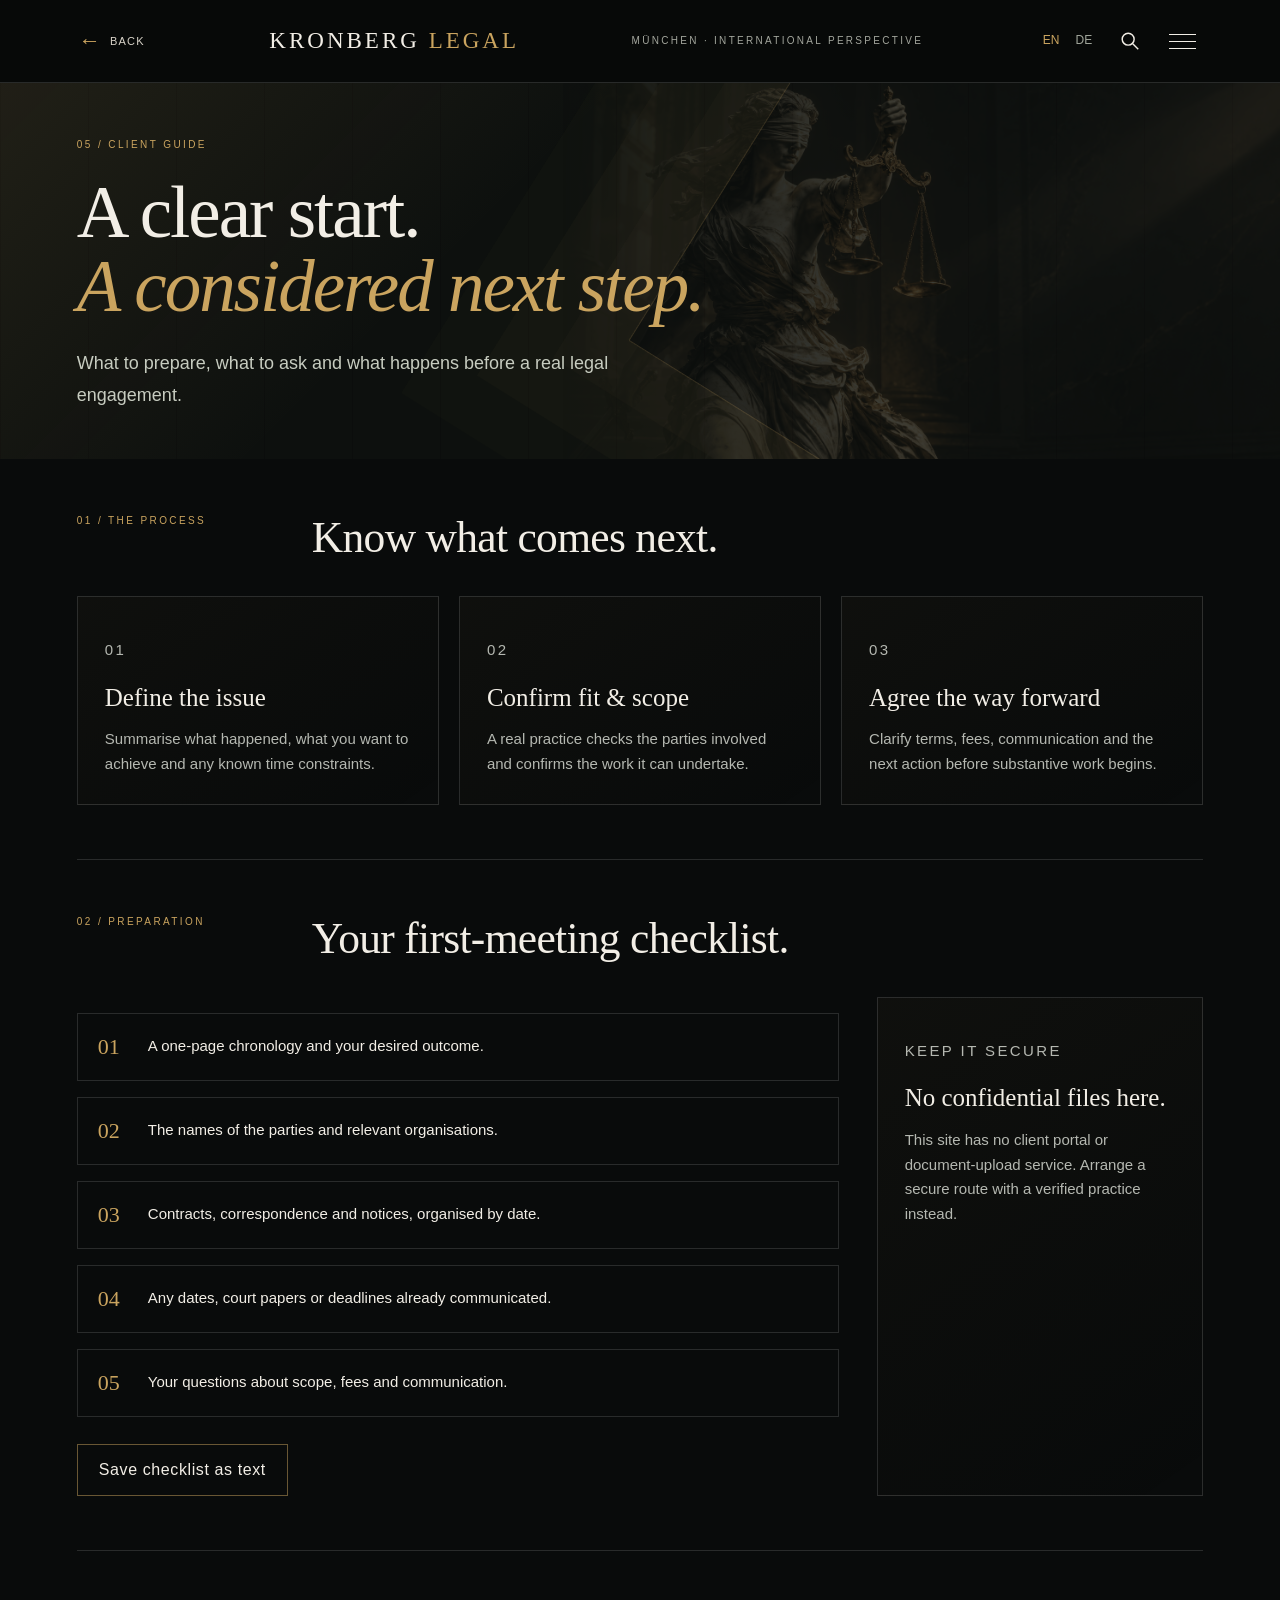
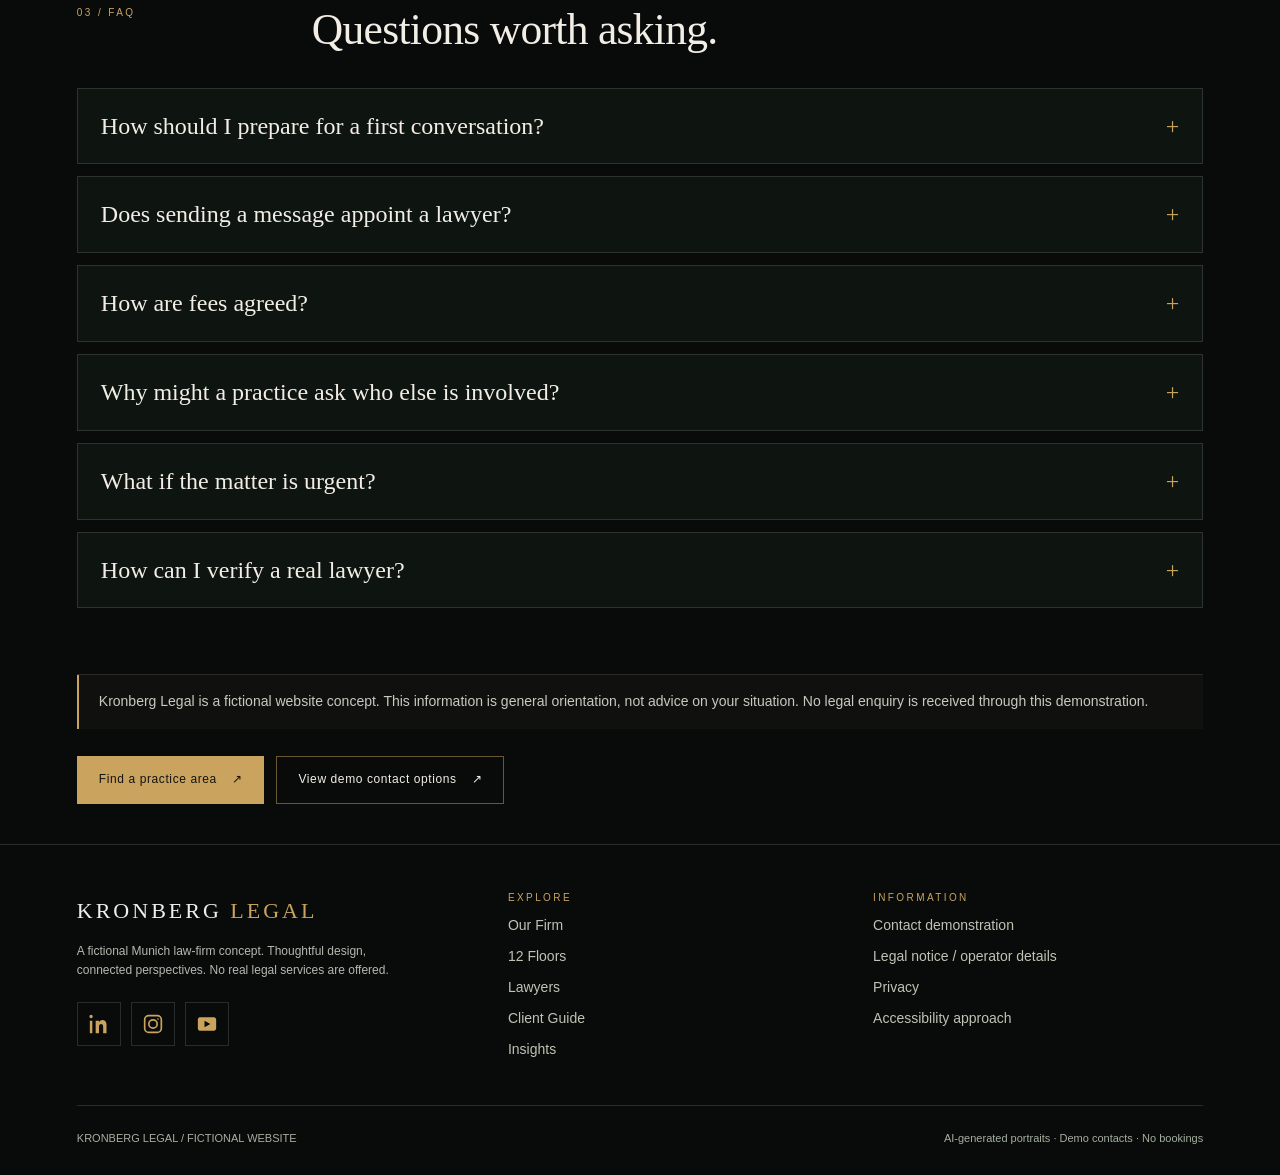
==== commit 9ad0539d: "Publish final responsive site polish" ====
--- a/client-guide.html
+++ b/client-guide.html
@@ -6,10 +6,10 @@
 <meta name="description" content="Preparation checklists and questions for a first legal conversation.">
 <meta name="theme-color" content="#090b0b">
 <title>Client Guide | Kronberg Legal</title>
-<link rel="stylesheet" href="assets/site.css?v=20260923d">
-<script defer src="assets/site-data.js?v=20260923"></script>
-<script defer src="assets/site-content.js?v=20260923d"></script>
-<script defer src="assets/site.js?v=20260923d"></script>
+<link rel="stylesheet" href="assets/site.css?v=20260923f">
+<script defer src="assets/site-data.js?v=20260923f"></script>
+<script defer src="assets/site-content.js?v=20260923f"></script>
+<script defer src="assets/site.js?v=20260923f"></script>
 </head>
 <body class="kl-site" data-page="client-guide">
 <div id="kl-header-host"></div>
--- a/assets/site.css
+++ b/assets/site.css
@@ -384,3 +384,322 @@
   }
 }
 
+/* =========================================================
+   FLOOR TOWER LABELS
+========================================================= */
+.kl-site[data-page="floors"] .kl-tower-bar{
+  display:grid;
+  grid-template-columns:34px minmax(0,1fr) 18px;
+  gap:10px;
+  justify-content:initial;
+}
+.kl-site[data-page="floors"] .kl-tower-name{
+  min-width:0;
+  overflow:hidden;
+  text-overflow:ellipsis;
+  white-space:nowrap;
+  text-align:center;
+  color:#c8c2b3;
+  font-size:8px;
+  line-height:1;
+  letter-spacing:.6px;
+  text-transform:uppercase;
+}
+.kl-site[data-page="floors"] .kl-tower-bar:hover .kl-tower-name,
+.kl-site[data-page="floors"] .kl-tower-bar:focus-visible .kl-tower-name,
+.kl-site[data-page="floors"] .kl-tower-bar.active .kl-tower-name{
+  color:#f2eee6;
+}
+@media(max-width:700px){
+  .kl-site[data-page="floors"] .kl-tower-name{
+    font-size:7px;
+    letter-spacing:.3px;
+  }
+}
+
+/* =========================================================
+   HOMEPAGE CLIENT PERSPECTIVES
+========================================================= */
+.kl-testimonials{
+  position:relative;
+  overflow:hidden;
+  padding:78px 0 72px;
+  border-top:1px solid rgba(202,164,95,.22);
+  border-bottom:1px solid rgba(202,164,95,.16);
+  background:
+    radial-gradient(circle at 18% 0%,rgba(202,164,95,.08),transparent 34%),
+    linear-gradient(180deg,#0b0d0c,#070908);
+}
+.kl-testimonial-title{
+  margin-bottom:34px;
+}
+.kl-testimonial-title h2{
+  margin-top:8px;
+  font:normal clamp(38px,4.4vw,60px)/1.05 Georgia,serif;
+  color:#f3efe7;
+}
+.kl-testimonial-title>p:last-child{
+  max-width:760px;
+  margin-top:15px;
+  color:#aaa89f;
+  font-size:13px;
+  line-height:1.7;
+}
+.kl-testimonial-window{
+  position:relative;
+  overflow:hidden;
+  width:100%;
+}
+.kl-testimonial-window::before,
+.kl-testimonial-window::after{
+  content:"";
+  position:absolute;
+  top:0;
+  bottom:0;
+  z-index:3;
+  width:min(9vw,120px);
+  pointer-events:none;
+}
+.kl-testimonial-window::before{
+  left:0;
+  background:linear-gradient(90deg,#080a09,transparent);
+}
+.kl-testimonial-window::after{
+  right:0;
+  background:linear-gradient(-90deg,#080a09,transparent);
+}
+.kl-testimonial-track{
+  display:flex;
+  width:max-content;
+  gap:14px;
+  padding:4px 14px 10px;
+  animation:kl-testimonial-right 78s linear infinite;
+  will-change:transform;
+}
+.kl-testimonial-window:hover .kl-testimonial-track{
+  animation-play-state:paused;
+}
+.kl-testimonial-card{
+  flex:0 0 330px;
+  min-height:285px;
+  padding:24px;
+  border:1px solid rgba(238,232,219,.17);
+  background:
+    linear-gradient(145deg,rgba(202,164,95,.055),rgba(255,255,255,.012)),
+    #0d100e;
+  box-shadow:0 16px 46px rgba(0,0,0,.22);
+}
+.kl-testimonial-head{
+  display:flex;
+  align-items:center;
+  gap:14px;
+}
+.kl-testimonial-photo{
+  flex:0 0 58px;
+  width:58px;
+  height:58px;
+  border-radius:50%;
+  border:1px solid rgba(202,164,95,.42);
+  background-image:url("client-testimonials.webp");
+  background-repeat:no-repeat;
+  background-size:500% 200%;
+  background-position:var(--tx) var(--ty);
+  box-shadow:0 8px 22px rgba(0,0,0,.35);
+}
+.kl-testimonial-head strong{
+  display:block;
+  color:#f3efe7;
+  font:normal 18px/1.15 Georgia,serif;
+}
+.kl-testimonial-head span{
+  display:block;
+  margin-top:4px;
+  color:#aaa89f;
+  font-size:11px;
+  letter-spacing:.5px;
+}
+.kl-testimonial-practice{
+  margin:22px 0 12px!important;
+  color:#caa45f;
+  font-size:10px;
+  letter-spacing:1.5px;
+  text-transform:uppercase;
+}
+.kl-testimonial-card blockquote{
+  margin:0;
+  color:#d8d4cb;
+  font:15px/1.62 Arial,Helvetica,sans-serif;
+}
+@keyframes kl-testimonial-right{
+  from{transform:translateX(-50%)}
+  to{transform:translateX(0)}
+}
+@media(max-width:700px){
+  .kl-testimonials{padding:58px 0 54px}
+  .kl-testimonial-title{margin-bottom:25px}
+  .kl-testimonial-card{flex-basis:285px;min-height:300px;padding:20px}
+  .kl-testimonial-track{animation-duration:88s}
+}
+@media(prefers-reduced-motion:reduce){
+  .kl-testimonial-track{
+    animation:none;
+    transform:none;
+    overflow-x:auto;
+  }
+}
+
+/* =========================================================
+   FINAL SITE POLISH — distinct pages + cross-page motion
+========================================================= */
+@view-transition{navigation:auto}
+::view-transition-old(root){animation:kl-page-out .24s ease both}
+::view-transition-new(root){animation:kl-page-in .42s cubic-bezier(.2,.7,.2,1) both}
+@keyframes kl-page-out{to{opacity:0;transform:translateY(-8px) scale(.995)}}
+@keyframes kl-page-in{from{opacity:0;transform:translateY(14px) scale(.995)}to{opacity:1;transform:none}}
+
+.kl-site[data-page="floors"] .kl-page-hero{
+  background:
+    linear-gradient(90deg,rgba(4,8,6,.95),rgba(4,8,6,.56)),
+    radial-gradient(circle at 78% 30%,rgba(202,164,95,.18),transparent 36%),
+    #080b09;
+}
+.kl-site[data-page="lawyers"] .kl-page-hero{
+  background:
+    radial-gradient(circle at 78% 24%,rgba(202,164,95,.16),transparent 32%),
+    linear-gradient(125deg,#090b0b,#12100d 58%,#080909);
+}
+.kl-site[data-page="client-guide"] .kl-page-hero{
+  background:
+    linear-gradient(135deg,rgba(202,164,95,.10),transparent 38%),
+    repeating-linear-gradient(90deg,#0b0d0c 0,#0b0d0c 1px,#0d100e 1px,#0d100e 88px);
+}
+.kl-site[data-page="insights"] .kl-page-hero{
+  background:
+    radial-gradient(circle at 76% 52%,rgba(176,134,73,.16),transparent 34%),
+    linear-gradient(140deg,#090a0a,#11100d 65%,#080909);
+}
+.kl-site[data-page="legal"] .kl-page-hero{
+  background:
+    linear-gradient(135deg,rgba(98,120,126,.12),transparent 45%),
+    #090b0c;
+}
+.kl-site[data-page="contact"] .kl-page-hero{
+  background:
+    radial-gradient(circle at 82% 28%,rgba(202,164,95,.17),transparent 28%),
+    linear-gradient(145deg,#080b09,#10120f 58%,#080909);
+}
+
+/* Keep information-dense subpages comfortable on one desktop viewport where possible. */
+@media(min-width:1000px){
+  .kl-site[data-page] .kl-page-hero{min-height:38vh;padding-top:54px;padding-bottom:48px}
+  .kl-site[data-page] .kl-section{padding-top:54px;padding-bottom:54px}
+  .kl-site[data-page] .kl-shell{max-width:1240px}
+  .kl-site[data-page="lawyers"] .kl-person{min-height:0}
+  .kl-site[data-page="contact"] .kl-split{gap:30px}
+}
+
+/* =========================================================
+   FINAL HOMEPAGE FOOTER
+========================================================= */
+.kl-premium-footer{
+  position:relative;
+  background:#060807;
+  border-top:1px solid rgba(202,164,95,.28);
+  color:#d7d2c8;
+}
+.kl-premium-footer-grid{
+  display:grid;
+  grid-template-columns:1.25fr .75fr 1fr .75fr;
+  gap:42px;
+  padding-top:52px;
+  padding-bottom:44px;
+}
+.kl-premium-footer-grid>div{
+  min-width:0;
+}
+.kl-premium-brand{
+  font:normal 24px/1 Georgia,serif;
+  letter-spacing:2.6px;
+  color:#f3efe7;
+  margin-bottom:14px;
+}
+.kl-premium-brand span{color:#caa45f}
+.kl-premium-footer h3{
+  margin:0 0 14px;
+  color:#f3efe7;
+  font:normal 15px/1.2 Georgia,serif;
+}
+.kl-premium-footer p,
+.kl-premium-footer a{
+  display:block;
+  margin:0 0 8px;
+  color:#b6b1a8;
+  font-size:12px;
+  line-height:1.55;
+  text-decoration:none;
+}
+.kl-premium-footer a:hover{color:#d9bb7d}
+.kl-footer-muted{max-width:300px;color:#77756f!important}
+.kl-footer-socials{
+  display:flex;
+  gap:9px;
+  flex-wrap:wrap;
+}
+.kl-footer-socials button{
+  width:38px;
+  height:38px;
+  border:1px solid rgba(255,255,255,.18);
+  background:#0c0f0d;
+  color:#f3efe7;
+  font-size:14px;
+  cursor:pointer;
+  transition:.22s ease;
+}
+.kl-footer-socials button:hover,
+.kl-footer-socials button:focus-visible{
+  border-color:#caa45f;
+  color:#caa45f;
+  transform:translateY(-2px);
+}
+.kl-premium-footer-bottom{
+  min-height:58px;
+  display:flex;
+  align-items:center;
+  justify-content:space-between;
+  gap:24px;
+  border-top:1px solid rgba(255,255,255,.08);
+  color:#77756f;
+  font-size:10px;
+}
+.kl-premium-footer-bottom nav{
+  display:flex;
+  gap:18px;
+  flex-wrap:wrap;
+}
+.kl-premium-footer-bottom a{
+  margin:0;
+  font-size:10px;
+}
+
+@media(max-width:900px){
+  .kl-premium-footer-grid{
+    grid-template-columns:1fr 1fr;
+    gap:30px 22px;
+    padding:38px 18px 30px;
+  }
+  .kl-premium-footer-grid>div:first-child{grid-column:1/-1}
+  .kl-premium-footer-bottom{
+    padding:18px;
+    display:grid;
+    gap:10px;
+  }
+}
+@media(max-width:520px){
+  .kl-premium-footer-grid{grid-template-columns:1fr}
+  .kl-premium-footer-grid>div:first-child{grid-column:auto}
+}
+
+/* Homepage-only cleanup: old auto-generated navigation strip is superseded by the final footer. */
+body:has(#kl-client-perspectives) #kl-global-links{display:none!important}
+body:has(#kl-client-perspectives) .firm-footer{display:none!important}
+
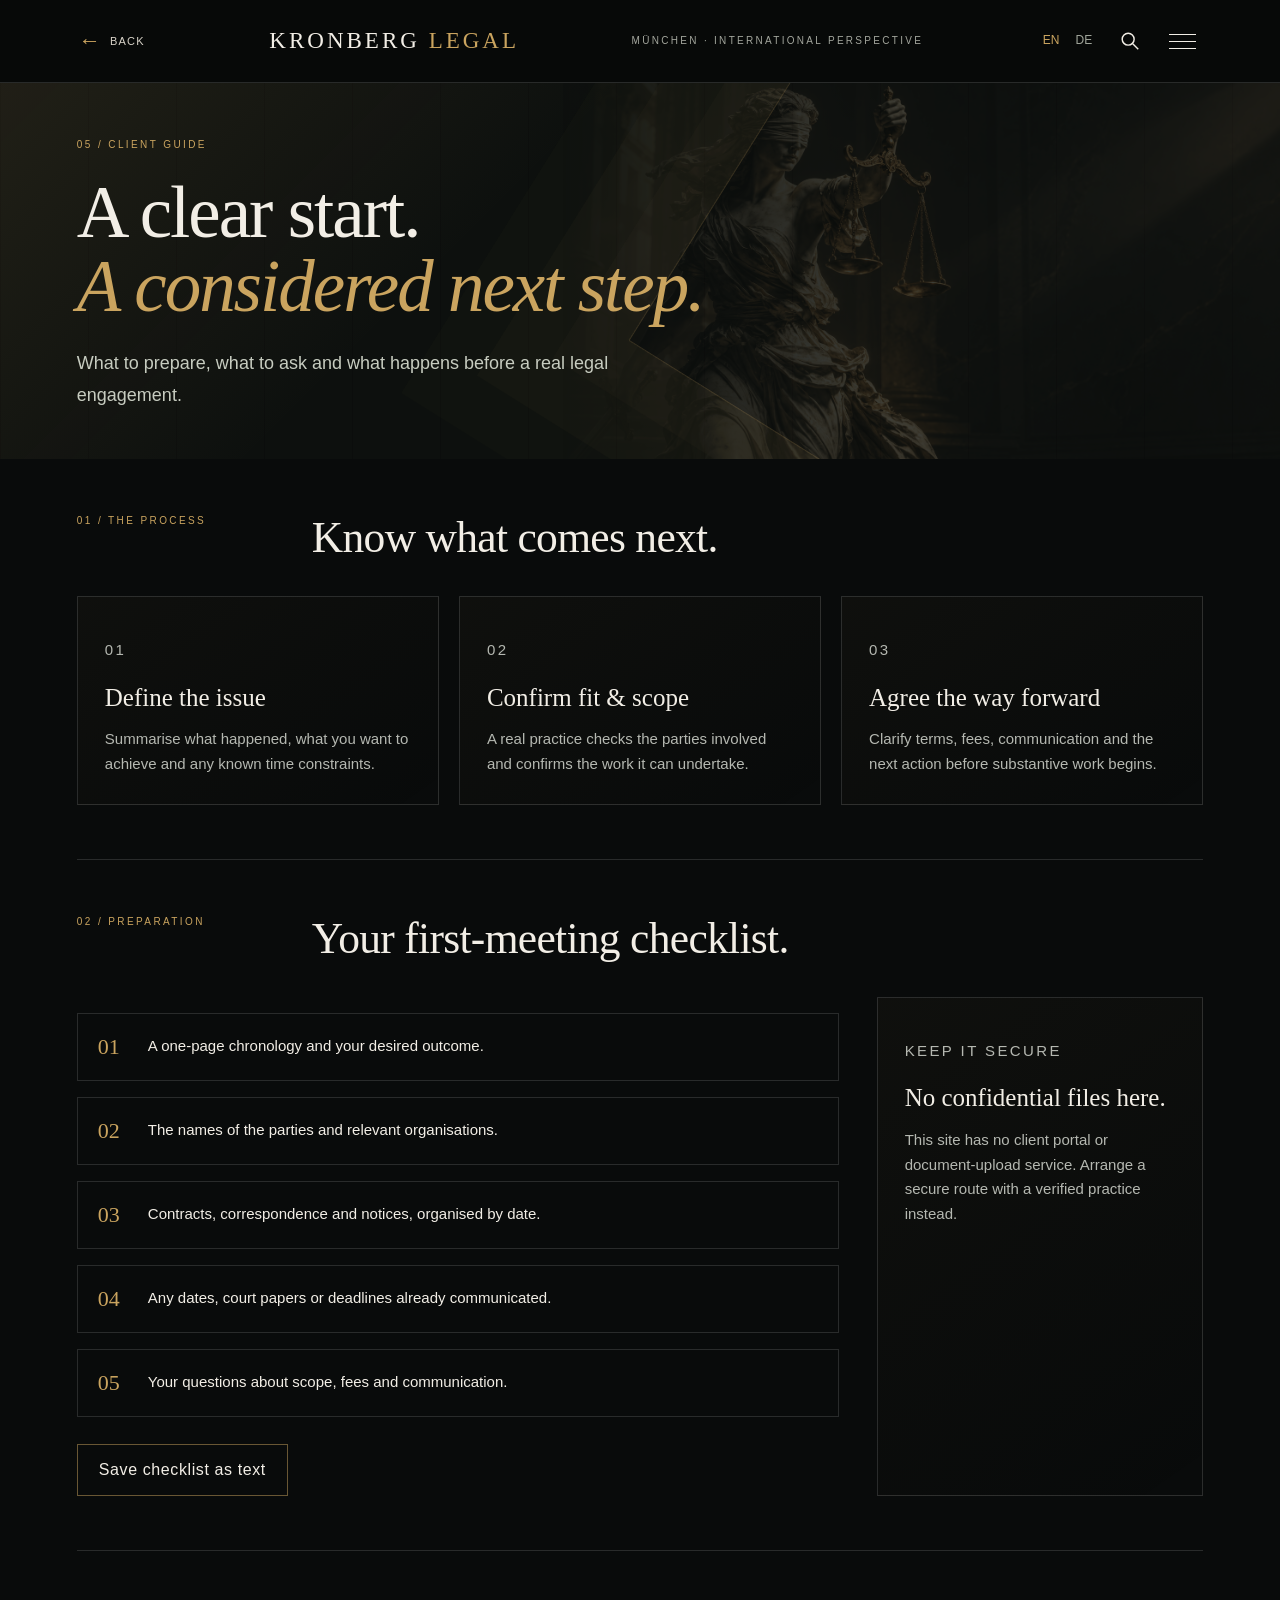
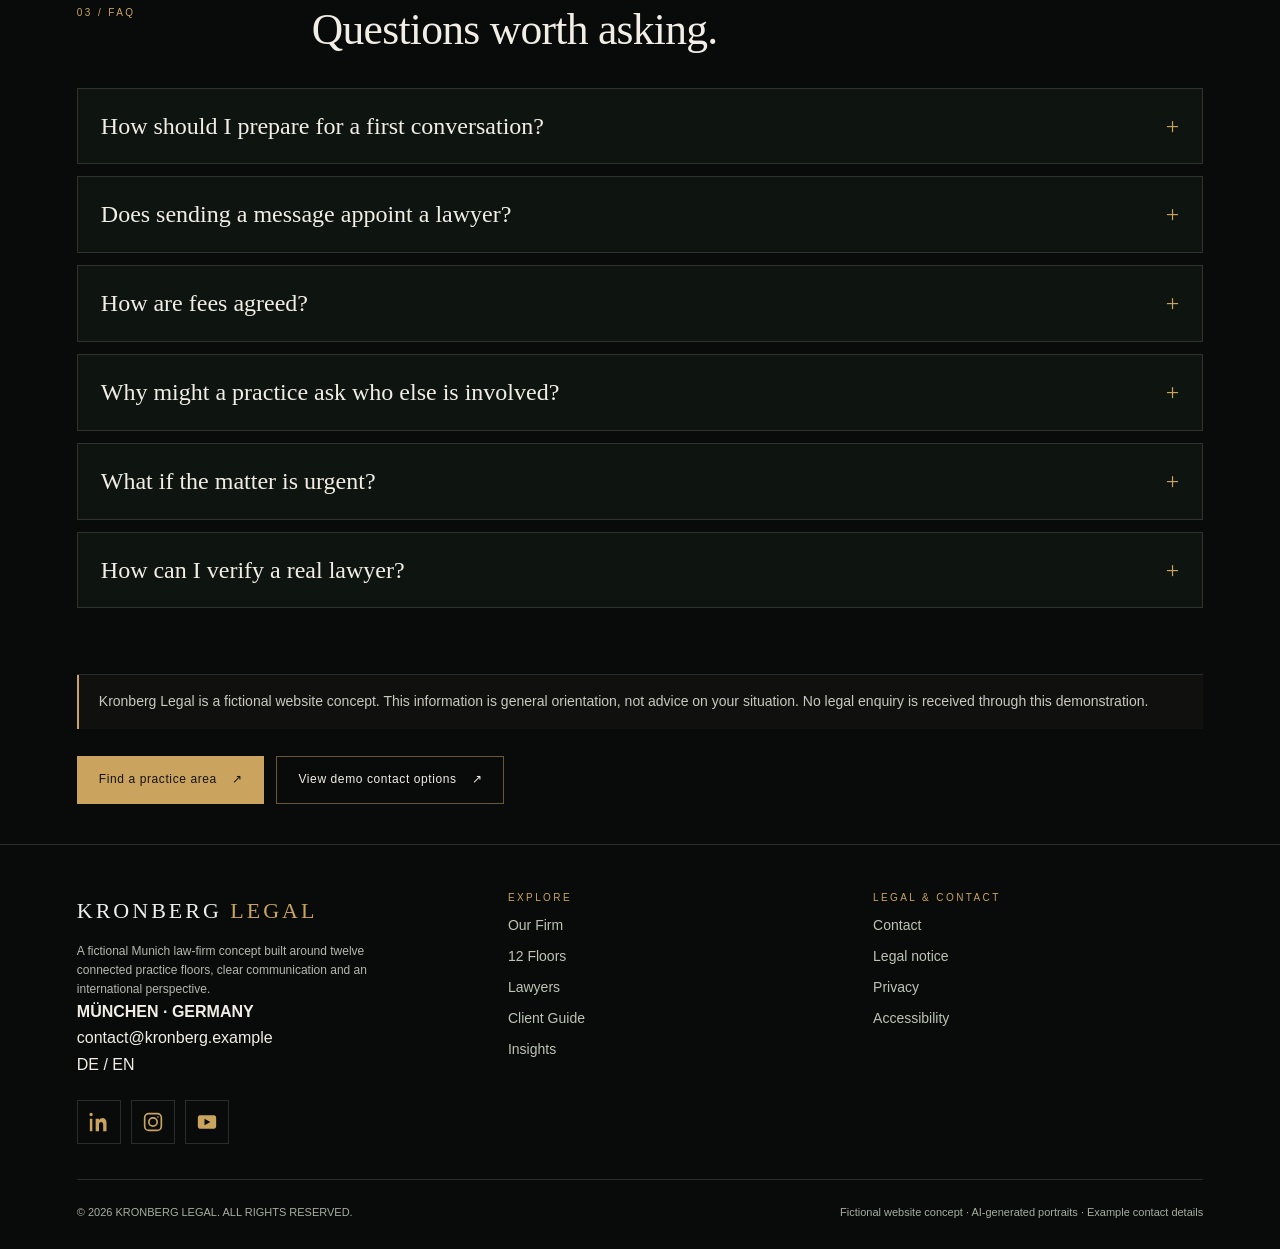
==== commit ef8b3c79: "Publish final site polish" ====
--- a/client-guide.html
+++ b/client-guide.html
@@ -6,10 +6,10 @@
 <meta name="description" content="Preparation checklists and questions for a first legal conversation.">
 <meta name="theme-color" content="#090b0b">
 <title>Client Guide | Kronberg Legal</title>
-<link rel="stylesheet" href="assets/site.css?v=20260923f">
-<script defer src="assets/site-data.js?v=20260923f"></script>
-<script defer src="assets/site-content.js?v=20260923f"></script>
-<script defer src="assets/site.js?v=20260923f"></script>
+<link rel="stylesheet" href="assets/site.css?v=20260923g">
+<script defer src="assets/site-data.js?v=20260923g"></script>
+<script defer src="assets/site-content.js?v=20260923g"></script>
+<script defer src="assets/site.js?v=20260923g"></script>
 </head>
 <body class="kl-site" data-page="client-guide">
 <div id="kl-header-host"></div>
@@ -18,5 +18,6 @@
 </main>
 <div id="kl-footer-host"></div>
 <div id="kl-dialog-host"></div>
+<script defer src="assets/final-polish.js?v=20260923g"></script>
 </body>
 </html>
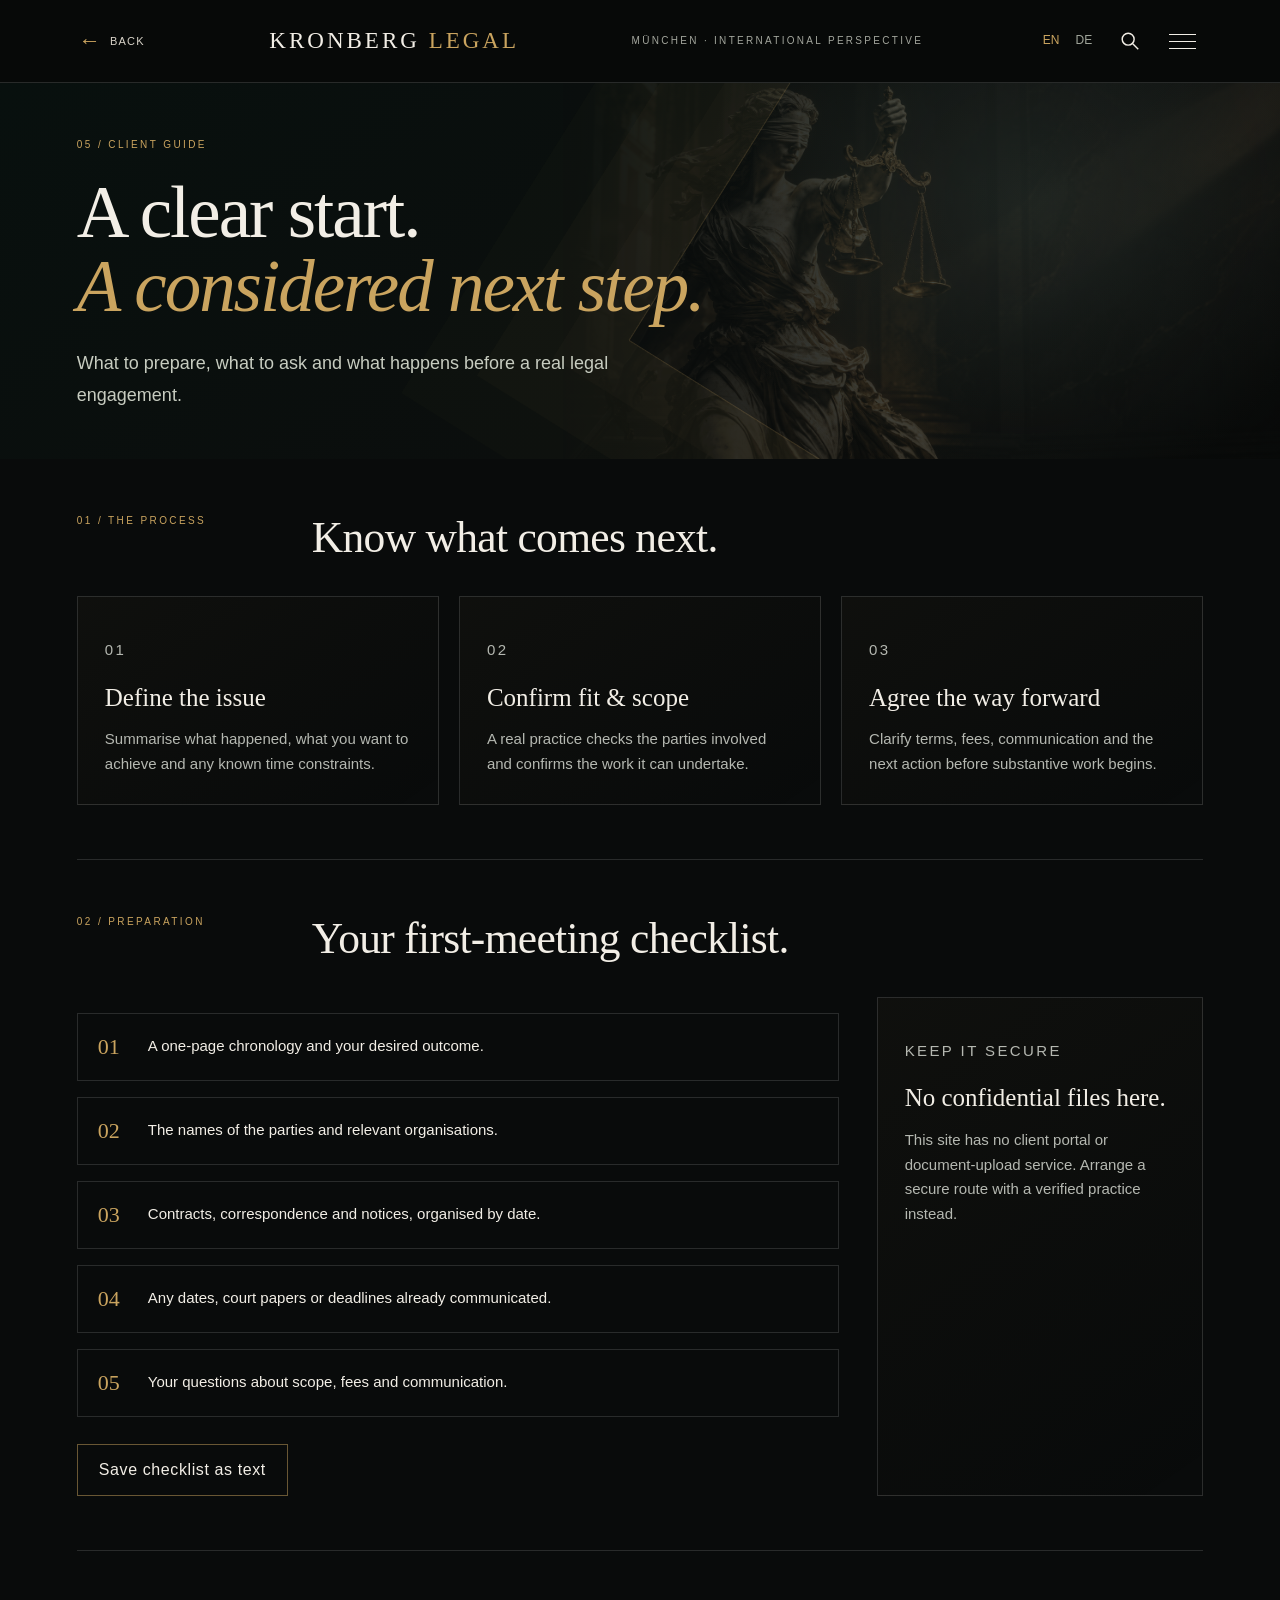
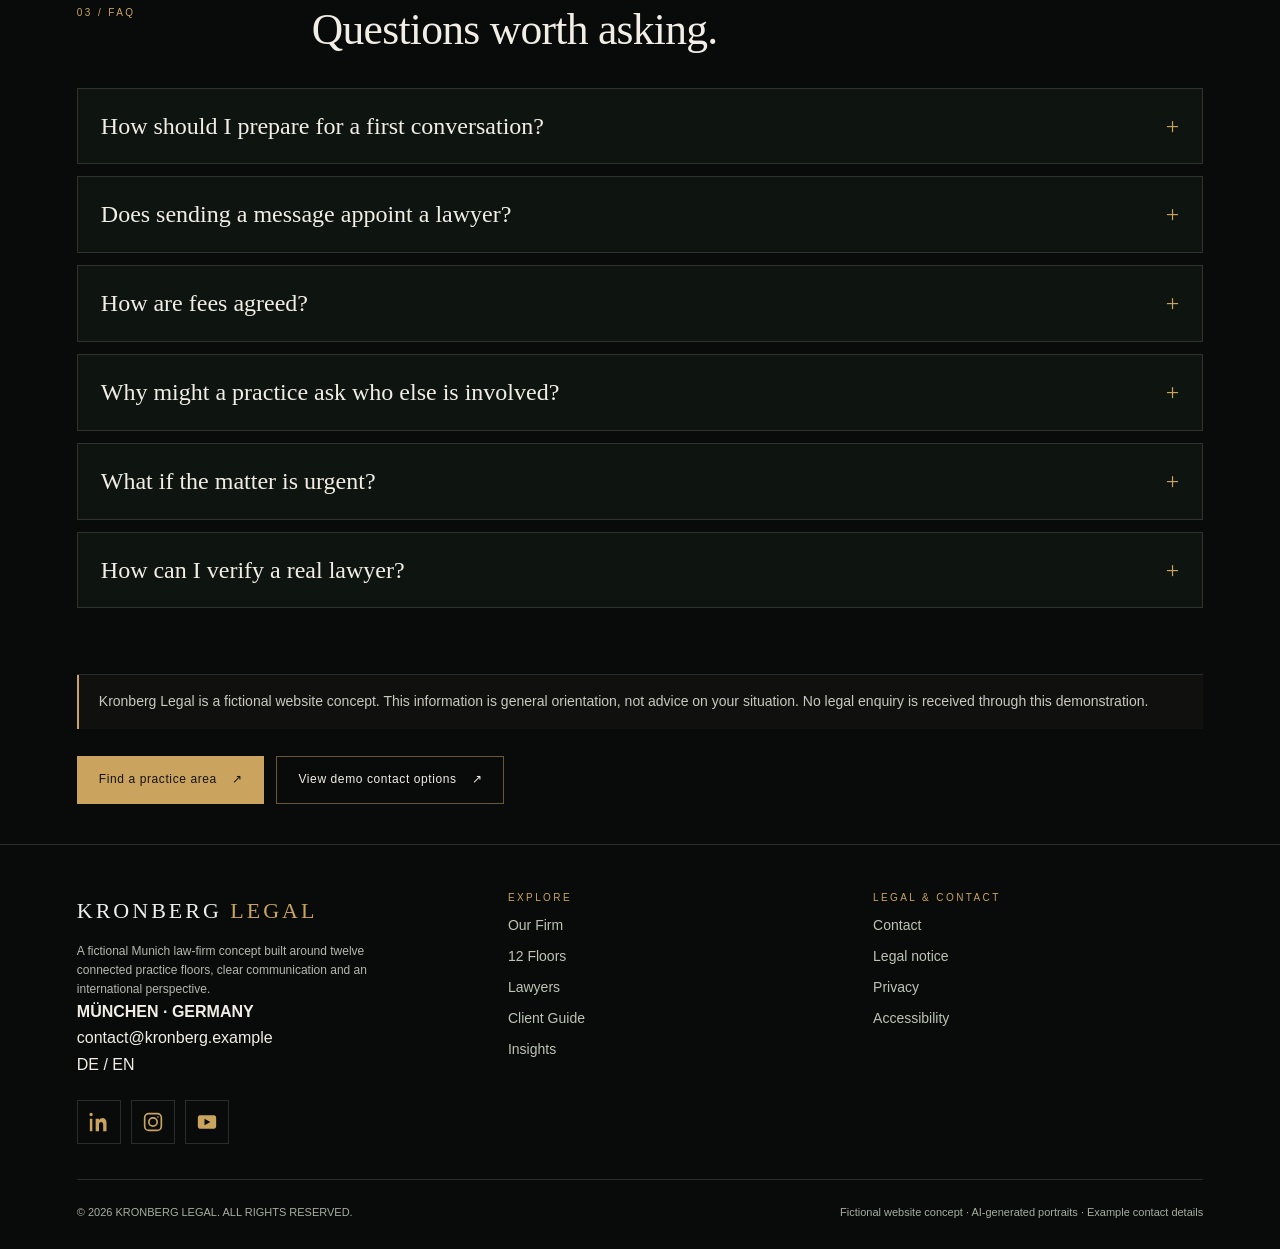
==== commit d47617c8: "Refresh final website assets" ====
--- a/client-guide.html
+++ b/client-guide.html
@@ -6,10 +6,10 @@
 <meta name="description" content="Preparation checklists and questions for a first legal conversation.">
 <meta name="theme-color" content="#090b0b">
 <title>Client Guide | Kronberg Legal</title>
-<link rel="stylesheet" href="assets/site.css?v=20260923g">
+<link rel="stylesheet" href="assets/site.css?v=20260923i">
 <script defer src="assets/site-data.js?v=20260923g"></script>
 <script defer src="assets/site-content.js?v=20260923g"></script>
-<script defer src="assets/site.js?v=20260923g"></script>
+<script defer src="assets/site.js?v=20260923i"></script>
 </head>
 <body class="kl-site" data-page="client-guide">
 <div id="kl-header-host"></div>
@@ -18,6 +18,6 @@
 </main>
 <div id="kl-footer-host"></div>
 <div id="kl-dialog-host"></div>
-<script defer src="assets/final-polish.js?v=20260923g"></script>
+<script defer src="assets/final-polish.js?v=20260923i"></script>
 </body>
 </html>
--- a/assets/site.css
+++ b/assets/site.css
@@ -703,3 +703,350 @@
 body:has(#kl-client-perspectives) #kl-global-links{display:none!important}
 body:has(#kl-client-perspectives) .firm-footer{display:none!important}
 
+/* =========================================================
+   OUR FIRM LEADERSHIP + HOMEPAGE FINAL FOOTER
+========================================================= */
+.kl-reveal{opacity:0;transform:translateY(18px);transition:opacity .62s ease,transform .62s cubic-bezier(.2,.7,.2,1)}
+.kl-reveal.kl-in-view{opacity:1;transform:none}
+
+.kl-leadership-section{
+  padding:72px 7%;
+  border-bottom:1px solid rgba(255,255,255,.08);
+  background:radial-gradient(circle at 12% 5%,rgba(202,164,95,.08),transparent 30%),#090a09;
+}
+.kl-leadership-heading{
+  max-width:1200px;
+  margin:0 auto 34px;
+  display:grid;
+  grid-template-columns:190px 1fr;
+  gap:40px;
+}
+.kl-leadership-heading h2{font:normal clamp(40px,4vw,58px)/1.08 Georgia,serif}
+.kl-leadership-heading p{max-width:760px;margin-top:16px;color:#b7b2a8;font-size:16px;line-height:1.72}
+.kl-leadership-grid{max-width:1200px;margin:auto;display:grid;grid-template-columns:repeat(2,minmax(0,1fr));gap:20px}
+.kl-leader{
+  display:grid;
+  grid-template-columns:minmax(180px,.7fr) minmax(0,1.3fr);
+  min-height:370px;
+  overflow:hidden;
+  border:1px solid rgba(202,164,95,.24);
+  background:linear-gradient(145deg,rgba(202,164,95,.055),rgba(255,255,255,.012));
+}
+.kl-leader img{
+  width:100%;height:100%;min-height:370px;object-fit:cover;object-position:center top;
+  filter:grayscale(1) sepia(.25) contrast(1.05);
+}
+.kl-leader-copy{padding:32px 28px;align-self:center}
+.kl-leader-copy h3{margin:8px 0 15px;font:normal 33px/1.06 Georgia,serif}
+.kl-leader-copy>p:not(.kl-kicker){color:#bdb7ac;font-size:15px;line-height:1.68}
+.kl-leader-copy dl{margin-top:22px;display:grid;gap:12px}
+.kl-leader-copy dl div{padding-top:11px;border-top:1px solid rgba(255,255,255,.09)}
+.kl-leader-copy dt{color:#caa45f;font-size:9px;letter-spacing:1.5px;text-transform:uppercase}
+.kl-leader-copy dd{margin:5px 0 0;color:#e3ddd2;font-size:13px;line-height:1.48}
+.kl-principle-intro{max-width:1010px;margin:-16px auto 34px;color:#b7b2a8;font-size:16px;line-height:1.72}
+
+.kl-home-final{
+  position:relative;
+  overflow:hidden;
+  padding:68px 0 26px;
+  border-top:1px solid rgba(202,164,95,.3);
+  background:
+    linear-gradient(90deg,rgba(5,6,6,.97),rgba(7,8,7,.92)),
+    url("../blindfolded_justice_in_golden_shadows.png") center 28%/cover no-repeat;
+}
+.kl-home-final-grid{
+  position:relative;z-index:1;
+  display:grid;
+  grid-template-columns:1.45fr .9fr .8fr .8fr;
+  gap:38px;
+  align-items:start;
+}
+.kl-home-final .kl-brand{font-size:27px;color:#f3efe7}
+.kl-home-final-brand>p{max-width:430px;margin-top:20px;color:#b7b1a7;font-size:14px;line-height:1.72}
+.kl-home-final-tag{color:#caa45f!important;font:italic 19px Georgia,serif!important}
+.kl-home-final-grid>div:not(.kl-home-final-brand)>p:not(.kl-kicker){margin:12px 0 18px;color:#c9c2b7;font-size:13px;line-height:1.7}
+.kl-home-final a{display:block;width:max-content;max-width:100%;margin:8px 0;color:#d8d1c5;font-size:13px;text-decoration:none}
+.kl-home-final a:hover{color:#caa45f}
+.kl-home-socials{display:flex;gap:8px;margin-top:15px;flex-wrap:wrap}
+.kl-home-socials button{
+  width:38px;height:38px;display:grid;place-items:center;border:1px solid rgba(202,164,95,.36);
+  background:rgba(0,0,0,.22);color:#eee8df;font:15px Arial,sans-serif;cursor:pointer;
+}
+.kl-home-socials button:hover,.kl-home-socials button:focus-visible{border-color:#caa45f;color:#caa45f}
+.kl-home-final-bottom{
+  position:relative;z-index:1;display:flex;justify-content:space-between;gap:20px;flex-wrap:wrap;
+  margin-top:48px;padding-top:20px;border-top:1px solid rgba(202,164,95,.18);
+  color:#8d8982;font-size:10px;letter-spacing:.4px;
+}
+
+@media(max-width:900px){
+  .kl-leadership-section{padding:56px 18px}
+  .kl-leadership-heading{grid-template-columns:1fr;gap:12px;margin-bottom:26px}
+  .kl-leadership-grid{grid-template-columns:1fr}
+  .kl-leader{grid-template-columns:130px 1fr;min-height:290px}
+  .kl-leader img{min-height:290px}
+  .kl-leader-copy{padding:23px 19px}
+  .kl-leader-copy h3{font-size:28px}
+  .kl-principle-intro{margin:-8px 18px 28px}
+  .kl-home-final{padding:54px 0 22px}
+  .kl-home-final-grid{grid-template-columns:1fr 1fr;gap:30px 20px;padding-inline:18px}
+  .kl-home-final-brand{grid-column:1/-1}
+  .kl-home-final-bottom{margin-inline:18px}
+}
+@media(max-width:560px){
+  .kl-leader{grid-template-columns:1fr}
+  .kl-leader img{height:320px;min-height:0}
+  .kl-home-final-grid{grid-template-columns:1fr}
+  .kl-home-final-brand{grid-column:auto}
+  .kl-home-final-bottom{display:grid}
+}
+@media(prefers-reduced-motion:reduce){
+  .kl-reveal{opacity:1;transform:none;transition:none}
+}
+
+/* =========================================================
+   FINAL AUTHENTICITY PASS — OUR FIRM + SINGLE FOOTER
+========================================================= */
+
+/* The generated Munich / Marienplatz panorama is intentionally shared
+   as a visual thread between the firm story and the final homepage footer. */
+#who-we-are.kl-who-hero{
+  position:relative;
+  min-height:560px;
+  display:flex;
+  align-items:center;
+  padding:105px 7%;
+  overflow:hidden;
+  isolation:isolate;
+  background:#070908;
+}
+#who-we-are.kl-who-hero::before{
+  content:"";
+  position:absolute;
+  inset:0;
+  z-index:-2;
+  background:
+    linear-gradient(90deg,rgba(4,5,5,.97) 0%,rgba(4,5,5,.88) 35%,rgba(4,5,5,.48) 61%,rgba(4,5,5,.18) 100%),
+    url("munich-marienplatz-generated.jpg") center/cover no-repeat;
+  filter:saturate(.68) contrast(1.05);
+  transform:scale(1.015);
+}
+#who-we-are.kl-who-hero::after{
+  content:"";
+  position:absolute;
+  inset:auto 0 0 0;
+  height:1px;
+  background:linear-gradient(90deg,transparent,rgba(202,164,95,.52),transparent);
+}
+#who-we-are.kl-who-hero .section-heading{
+  width:100%;
+  max-width:1240px;
+  margin:auto;
+  grid-template-columns:190px minmax(0,650px);
+}
+#who-we-are.kl-who-hero h2{
+  font-size:clamp(46px,4.8vw,70px);
+  max-width:720px;
+}
+#who-we-are.kl-who-hero .section-copy{
+  color:#ddd7cd;
+  font-size:18px;
+  line-height:1.8;
+  text-shadow:0 2px 22px rgba(0,0,0,.72);
+}
+
+/* Leadership belongs directly after Who We Are and is deliberately framed
+   like editorial profile photography rather than full-height cut-outs. */
+.kl-leadership{
+  padding:86px 7%;
+  border-bottom:1px solid rgba(255,255,255,.08);
+  background:
+    radial-gradient(circle at 86% 8%,rgba(202,164,95,.08),transparent 26%),
+    linear-gradient(180deg,#0b0c0a,#070908);
+}
+.kl-leadership-head{
+  max-width:1240px;
+  margin:0 auto 38px;
+  display:grid;
+  grid-template-columns:190px minmax(0,1fr);
+  gap:40px;
+  align-items:end;
+}
+.kl-leadership-head h3{
+  margin:0;
+  font:normal clamp(42px,4.2vw,62px)/1.05 Georgia,serif;
+  color:#f3efe7;
+}
+.kl-leadership-grid{
+  max-width:1240px;
+  margin:auto;
+  display:grid;
+  grid-template-columns:repeat(2,minmax(0,1fr));
+  gap:22px;
+}
+.kl-leadership .kl-leader{
+  display:grid;
+  grid-template-columns:210px minmax(0,1fr);
+  min-height:430px;
+  overflow:hidden;
+  border:1px solid rgba(202,164,95,.28);
+  background:
+    linear-gradient(135deg,rgba(202,164,95,.055),rgba(255,255,255,.012)),
+    #0b0d0b;
+  box-shadow:0 18px 55px rgba(0,0,0,.26);
+}
+.kl-leader-photo-frame{
+  margin:24px 0 24px 24px;
+  min-height:360px;
+  overflow:hidden;
+  border:1px solid rgba(202,164,95,.22);
+  background:#090a09;
+}
+.kl-leadership .kl-leader-photo-frame img{
+  width:100%;
+  height:100%;
+  min-height:360px;
+  object-fit:cover;
+  object-position:center top;
+  display:block;
+  filter:grayscale(1) sepia(.20) contrast(1.08);
+  transition:transform .65s cubic-bezier(.2,.7,.2,1),filter .35s ease;
+}
+.kl-leadership .kl-leader:hover .kl-leader-photo-frame img{
+  transform:scale(1.025);
+  filter:grayscale(1) sepia(.28) contrast(1.08);
+}
+.kl-leadership .kl-leader-copy{
+  padding:34px 30px;
+  align-self:center;
+}
+.kl-leader-role{
+  color:#caa45f;
+  font-size:10px;
+  line-height:1.4;
+  letter-spacing:1.8px;
+  text-transform:uppercase;
+}
+.kl-leadership .kl-leader-copy h4{
+  margin:10px 0 15px;
+  color:#f3efe7;
+  font:normal 31px/1.08 Georgia,serif;
+}
+.kl-leadership .kl-leader-copy>p{
+  margin:0;
+  color:#c5bfb5;
+  font-size:14px;
+  line-height:1.7;
+}
+.kl-leader-experience{
+  margin-top:18px!important;
+  padding-top:16px;
+  border-top:1px solid rgba(255,255,255,.09);
+}
+.kl-leader-scope{
+  margin-top:18px;
+  color:#ddd4c5;
+  font-size:11px;
+  line-height:1.6;
+  letter-spacing:.45px;
+}
+.kl-leader-note{
+  margin-top:17px;
+  color:#77746d;
+  font-size:9px;
+  letter-spacing:.6px;
+}
+
+/* Keep one final homepage section only. testimonials.js no longer creates
+   another footer, and this CSS also protects against a cached duplicate. */
+#kl-premium-footer{display:none!important}
+body:has(#kl-home-final) .firm-footer{display:none!important}
+.kl-home-final{
+  min-height:470px;
+  display:flex;
+  flex-direction:column;
+  justify-content:center;
+  background:
+    linear-gradient(90deg,rgba(4,5,5,.95),rgba(5,6,5,.72) 52%,rgba(5,6,5,.50)),
+    linear-gradient(180deg,rgba(0,0,0,.08),rgba(0,0,0,.72)),
+    url("munich-marienplatz-generated.jpg") center/cover no-repeat!important;
+}
+.kl-home-final::before{
+  content:"";
+  position:absolute;
+  inset:0;
+  pointer-events:none;
+  background:linear-gradient(180deg,transparent 68%,rgba(0,0,0,.42));
+}
+.kl-home-final-grid,
+.kl-home-final-bottom{position:relative;z-index:2}
+.kl-home-final-grid{
+  padding:28px;
+  border:1px solid rgba(202,164,95,.18);
+  background:rgba(6,7,6,.38);
+  backdrop-filter:blur(4px);
+}
+.kl-home-final-bottom{
+  padding-bottom:4px;
+}
+
+/* Compact, clearly different visual treatments on the remaining subpages. */
+.kl-site[data-page="lawyers"] .kl-page-hero{
+  background:
+    linear-gradient(105deg,rgba(5,6,6,.97),rgba(5,6,6,.62)),
+    url("portraits.webp") center 28%/cover no-repeat;
+}
+.kl-site[data-page="contact"] .kl-page-hero{
+  background:
+    linear-gradient(105deg,rgba(5,6,6,.97),rgba(5,6,6,.66)),
+    url("munich-marienplatz-generated.jpg") center/cover no-repeat;
+}
+.kl-site[data-page="client-guide"] .kl-page-hero{
+  background:
+    radial-gradient(circle at 80% 30%,rgba(126,151,135,.18),transparent 30%),
+    linear-gradient(145deg,#08100e,#0b0e0d 60%,#070908);
+}
+.kl-site[data-page="insights"] .kl-page-hero{
+  background:
+    radial-gradient(circle at 78% 28%,rgba(118,94,142,.16),transparent 30%),
+    linear-gradient(145deg,#0a090d,#0e0b11 60%,#070908);
+}
+.kl-site[data-page="legal"] .kl-page-hero{
+  background:
+    radial-gradient(circle at 78% 28%,rgba(104,126,91,.14),transparent 30%),
+    linear-gradient(145deg,#080b09,#0d100c 60%,#070908);
+}
+
+@media(max-width:900px){
+  #who-we-are.kl-who-hero{
+    min-height:620px;
+    padding:72px 18px;
+    align-items:flex-end;
+  }
+  #who-we-are.kl-who-hero::before{
+    background:
+      linear-gradient(180deg,rgba(4,5,5,.30),rgba(4,5,5,.68) 42%,rgba(4,5,5,.98) 84%),
+      url("munich-marienplatz-generated.jpg") 62% center/cover no-repeat;
+  }
+  #who-we-are.kl-who-hero .section-heading{
+    grid-template-columns:1fr;
+    gap:16px;
+  }
+  #who-we-are.kl-who-hero .section-copy{font-size:16px}
+  .kl-leadership{padding:62px 18px}
+  .kl-leadership-head{grid-template-columns:1fr;gap:12px}
+  .kl-leadership-grid{grid-template-columns:1fr}
+  .kl-leadership .kl-leader{grid-template-columns:150px minmax(0,1fr);min-height:340px}
+  .kl-leader-photo-frame{margin:18px 0 18px 18px;min-height:304px}
+  .kl-leadership .kl-leader-photo-frame img{min-height:304px}
+  .kl-leadership .kl-leader-copy{padding:24px 20px}
+  .kl-home-final{min-height:0}
+  .kl-home-final-grid{padding:22px}
+}
+@media(max-width:560px){
+  .kl-leadership .kl-leader{grid-template-columns:1fr}
+  .kl-leader-photo-frame{margin:18px 18px 0;min-height:310px}
+  .kl-leadership .kl-leader-photo-frame img{height:310px;min-height:310px}
+  .kl-leadership .kl-leader-copy{padding:24px 20px 26px}
+}
+
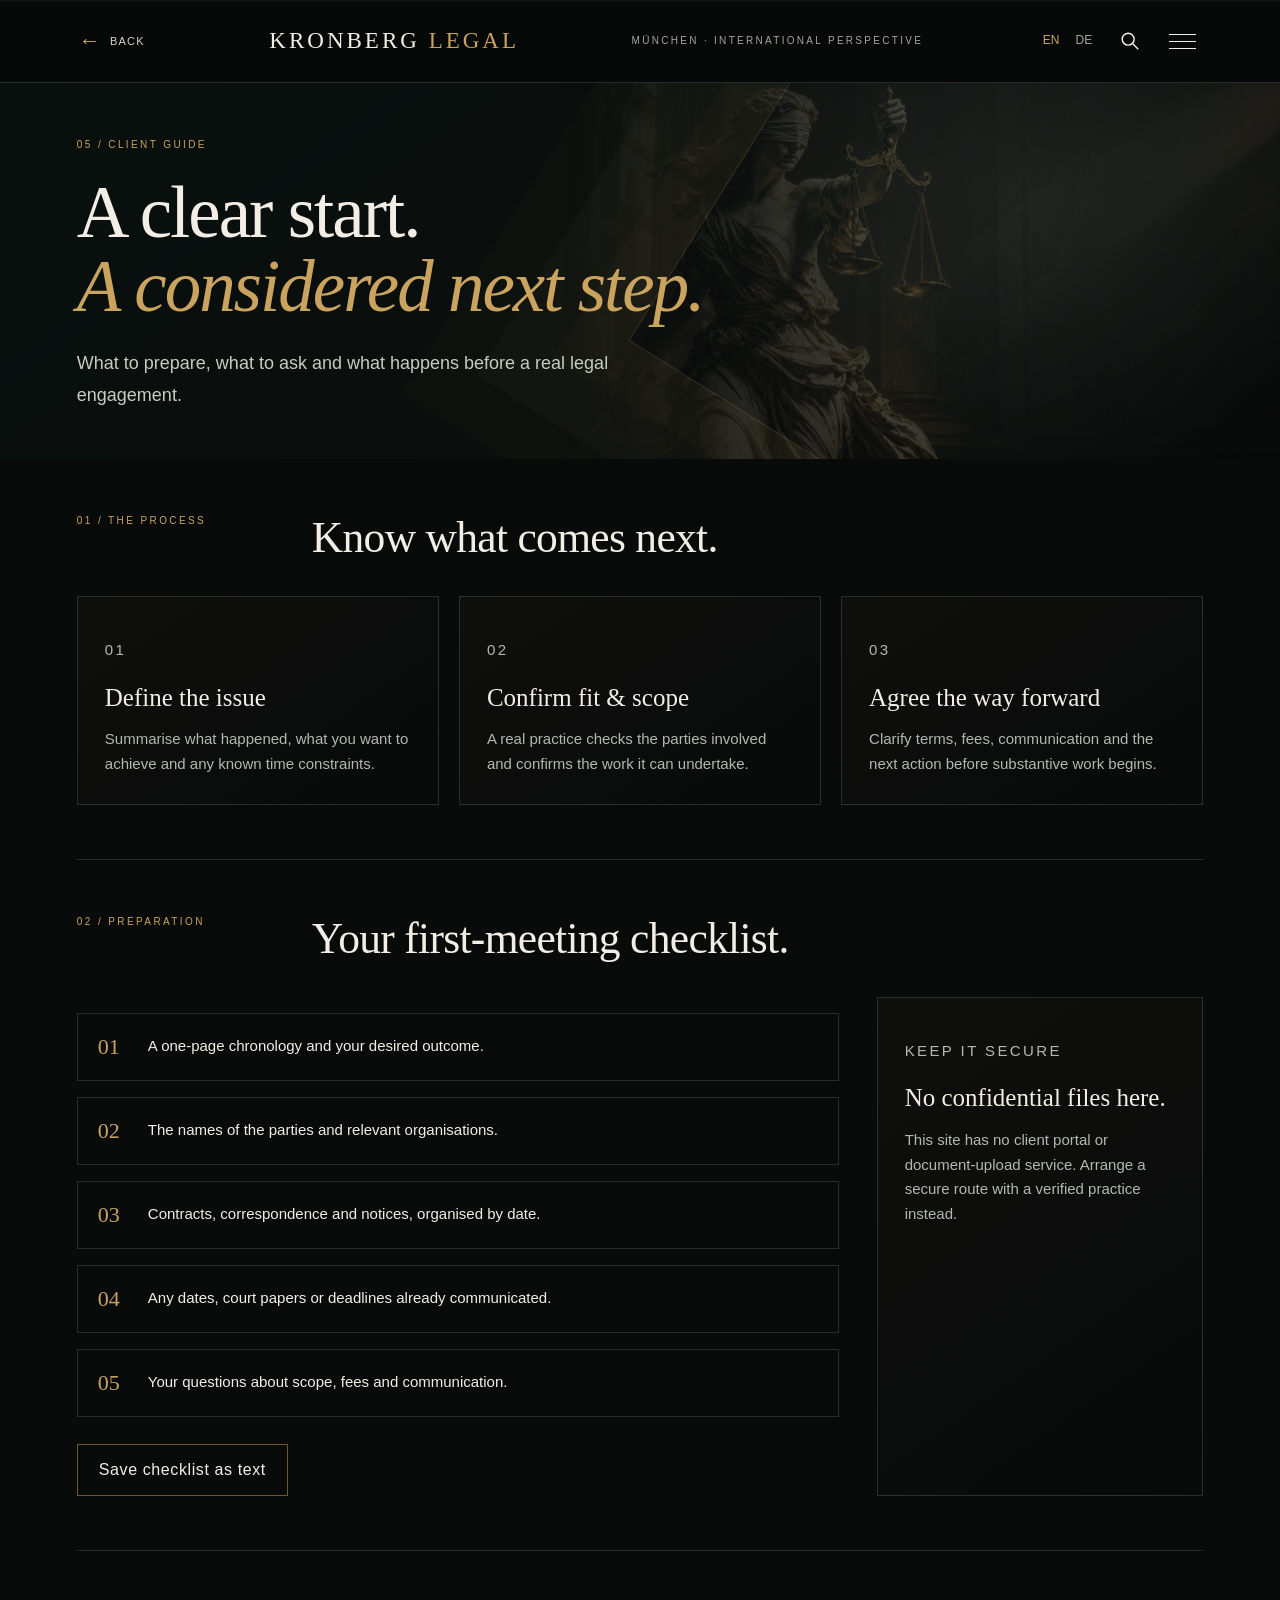
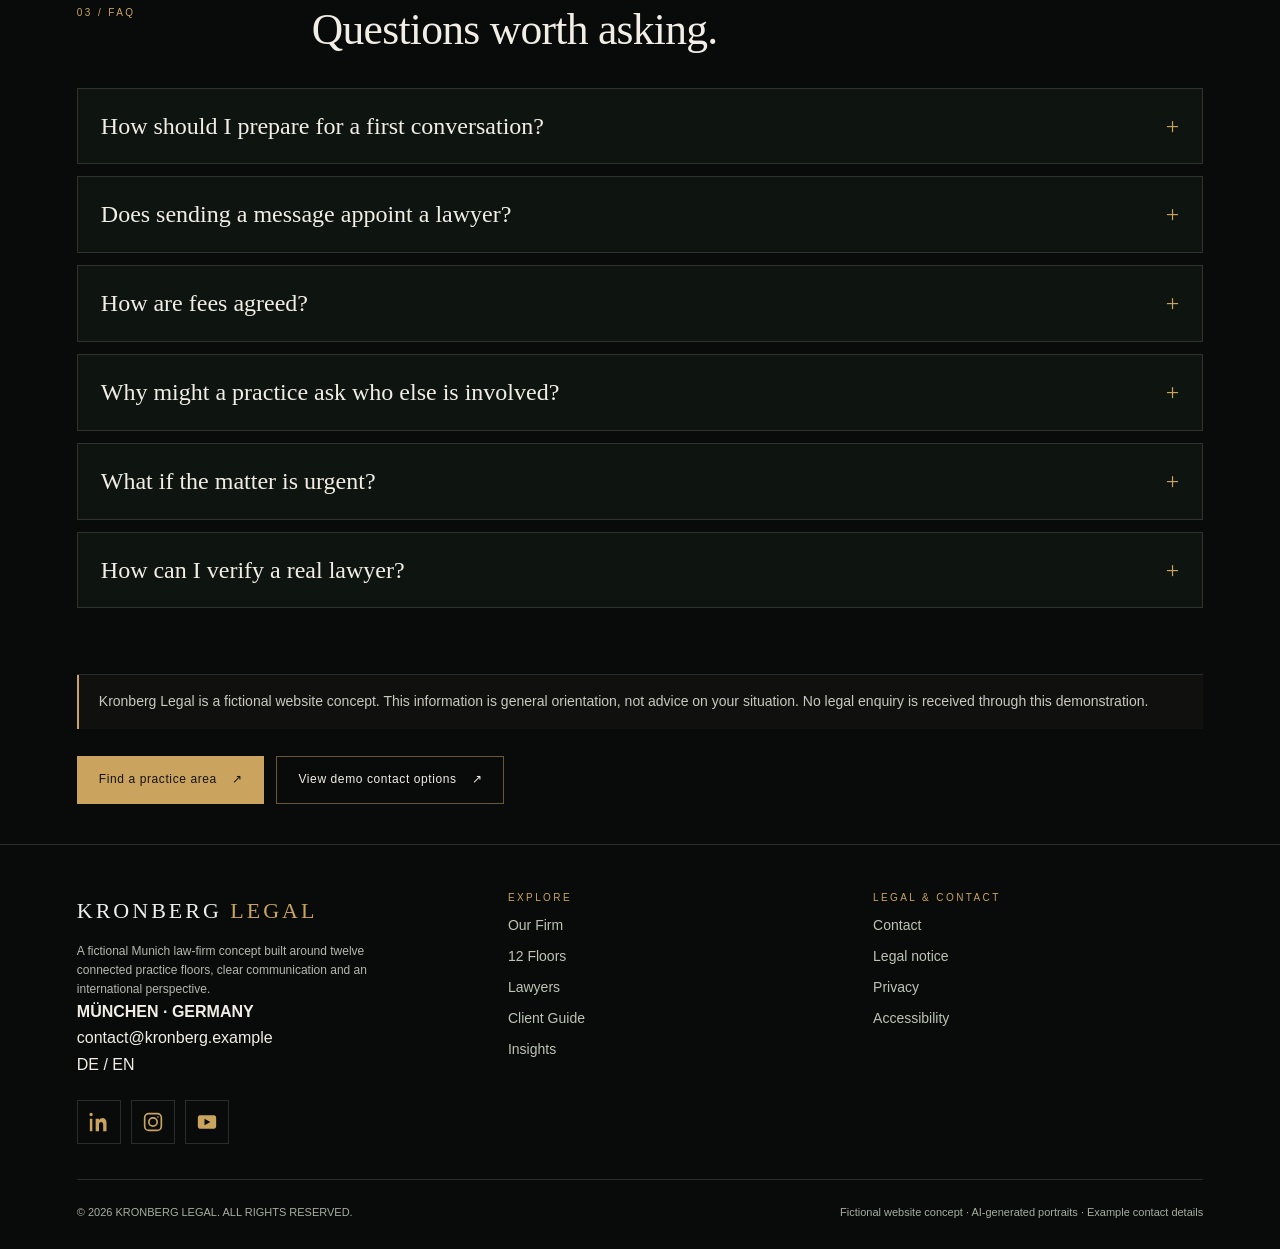
==== commit 8e189dce: "Refresh polished subpage assets and metadata" ====
--- a/client-guide.html
+++ b/client-guide.html
@@ -6,10 +6,10 @@
 <meta name="description" content="Preparation checklists and questions for a first legal conversation.">
 <meta name="theme-color" content="#090b0b">
 <title>Client Guide | Kronberg Legal</title>
-<link rel="stylesheet" href="assets/site.css?v=20260923i">
+<link rel="stylesheet" href="assets/site.css?v=20260923p">
 <script defer src="assets/site-data.js?v=20260923g"></script>
 <script defer src="assets/site-content.js?v=20260923g"></script>
-<script defer src="assets/site.js?v=20260923i"></script>
+<script defer src="assets/site.js?v=20260923p"></script>
 </head>
 <body class="kl-site" data-page="client-guide">
 <div id="kl-header-host"></div>
@@ -18,6 +18,6 @@
 </main>
 <div id="kl-footer-host"></div>
 <div id="kl-dialog-host"></div>
-<script defer src="assets/final-polish.js?v=20260923i"></script>
+<script defer src="assets/final-polish.js?v=20260923p"></script>
 </body>
 </html>
--- a/assets/site.css
+++ b/assets/site.css
@@ -1050,3 +1050,163 @@
   .kl-leadership .kl-leader-copy{padding:24px 20px 26px}
 }
 
+/* Leadership portraits — identical frame and crop behavior */
+.kl-leadership .kl-leader-photo-frame{
+  margin:24px 0 24px 24px;
+  min-height:360px;
+  overflow:hidden;
+  border:1px solid rgba(202,164,95,.22);
+  background:#090a09;
+}
+.kl-leadership .kl-leader-photo-frame img{
+  width:100%;
+  height:100%;
+  min-height:360px;
+  display:block;
+  object-fit:cover;
+  object-position:center top;
+  filter:grayscale(1) sepia(.20) contrast(1.08);
+  transition:transform .65s cubic-bezier(.2,.7,.2,1),filter .35s ease;
+}
+.kl-leadership .kl-leader:hover .kl-leader-photo-frame img{
+  transform:scale(1.025);
+  filter:grayscale(1) sepia(.28) contrast(1.08);
+}
+@media(max-width:900px){
+  .kl-leadership .kl-leader-photo-frame{
+    margin:18px 0 18px 18px;
+    min-height:304px;
+  }
+  .kl-leadership .kl-leader-photo-frame img{
+    min-height:304px;
+    object-position:center top;
+  }
+}
+@media(max-width:560px){
+  .kl-leadership .kl-leader-photo-frame{
+    margin:18px 18px 0;
+    min-height:310px;
+  }
+  .kl-leadership .kl-leader-photo-frame img{
+    height:310px;
+    min-height:310px;
+    object-position:center top;
+  }
+}
+
+/* CEO portrait sheet crop — same frame, sharper source */
+.kl-leadership .kl-leader:first-child .kl-leader-photo-frame{
+  position:relative;
+  overflow:hidden;
+}
+.kl-leadership .kl-leader:first-child .kl-leader-photo-frame img{
+  position:absolute;
+  top:0;
+  left:50%;
+  width:auto;
+  height:200%;
+  min-height:0;
+  max-width:none;
+  object-fit:initial;
+  object-position:initial;
+  transform:translateX(-50%) !important;
+  filter:grayscale(1) sepia(.20) contrast(1.08);
+}
+.kl-leadership .kl-leader:first-child:hover .kl-leader-photo-frame img{
+  transform:translateX(-50%) !important;
+}
+
+/* Final lawyers hero cleanup: Justice only, mirrored right, with original darker treatment */
+.kl-site[data-page="lawyers"] .kl-page-hero{
+  background:
+    linear-gradient(90deg,
+      rgba(5,6,6,.97) 0%,
+      rgba(5,6,6,.91) 31%,
+      rgba(5,6,6,.78) 50%,
+      rgba(5,6,6,.58) 67%,
+      rgba(5,6,6,.42) 100%) !important;
+}
+.kl-site[data-page="lawyers"] .kl-page-hero::before{
+  content:'' !important;
+  display:block !important;
+  position:absolute;
+  z-index:-2;
+  inset:0;
+  background:url('../blindfolded_justice_in_golden_shadows.png') center 20%/cover no-repeat !important;
+  opacity:.72 !important;
+  filter:brightness(.58) contrast(1.04) saturate(.78);
+  transform:scaleX(-1);
+}
+.kl-site[data-page="lawyers"] .kl-page-hero::after{
+  content:none !important;
+  display:none !important;
+}
+
+/* FINAL SUBPAGE MOTION POLISH */
+.kl-page-progress{
+  position:fixed;
+  inset:0 0 auto 0;
+  height:2px;
+  z-index:2200;
+  pointer-events:none;
+  background:rgba(255,255,255,.035);
+}
+.kl-page-progress span{
+  display:block;
+  width:100%;
+  height:100%;
+  transform:scaleX(0);
+  transform-origin:left center;
+  background:linear-gradient(90deg,#8f7340,#caa45f,#e2c57d);
+  box-shadow:0 0 16px rgba(202,164,95,.28);
+  will-change:transform;
+}
+.kl-site{
+  opacity:1;
+  transition:opacity .22s ease;
+}
+body.kl-page-exit{
+  opacity:.22;
+}
+.kl-drawer{
+  transform-origin:top right;
+  animation:kl-drawer-in .24s cubic-bezier(.2,.7,.2,1) both;
+}
+@keyframes kl-drawer-in{
+  from{opacity:0;transform:translateY(-8px) scale(.985)}
+  to{opacity:1;transform:none}
+}
+.kl-card,
+.kl-person,
+.kl-floor-card{
+  transition:
+    transform .34s cubic-bezier(.2,.7,.2,1),
+    border-color .3s ease,
+    box-shadow .3s ease,
+    background .3s ease;
+}
+.kl-card:hover,
+.kl-person:hover{
+  box-shadow:0 18px 42px rgba(0,0,0,.22);
+}
+.kl-page-hero .kl-kicker,
+.kl-page-hero h1,
+.kl-page-hero .kl-lead{
+  animation:kl-hero-settle .62s cubic-bezier(.2,.72,.2,1) both;
+}
+.kl-page-hero h1{animation-delay:.045s}
+.kl-page-hero .kl-lead{animation-delay:.09s}
+@keyframes kl-hero-settle{
+  from{opacity:0;transform:translateY(13px)}
+  to{opacity:1;transform:none}
+}
+@media(max-width:700px){
+  .kl-page-progress{height:1px}
+  .kl-page-hero .kl-kicker,
+  .kl-page-hero h1,
+  .kl-page-hero .kl-lead{animation-duration:.46s}
+}
+@media(prefers-reduced-motion:reduce){
+  .kl-page-progress span{transition:none!important}
+  body.kl-page-exit{opacity:1!important}
+}
